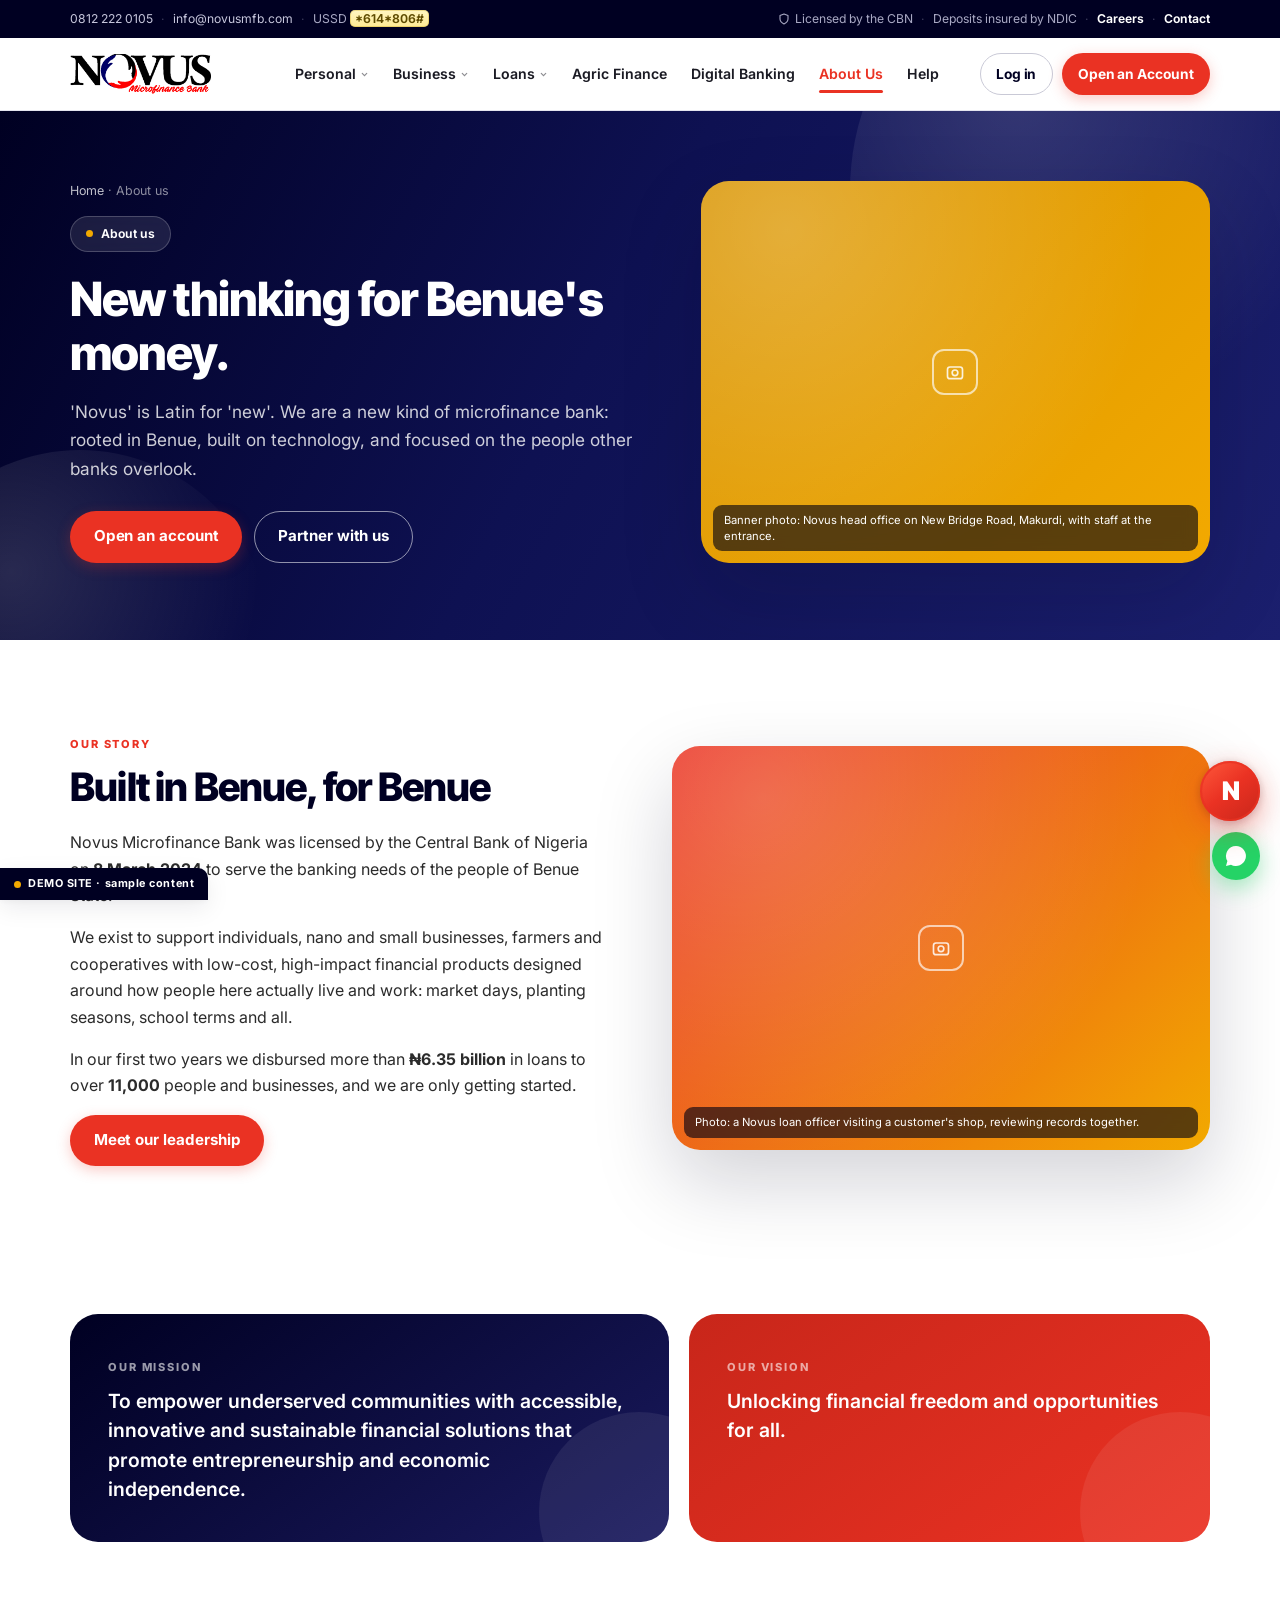
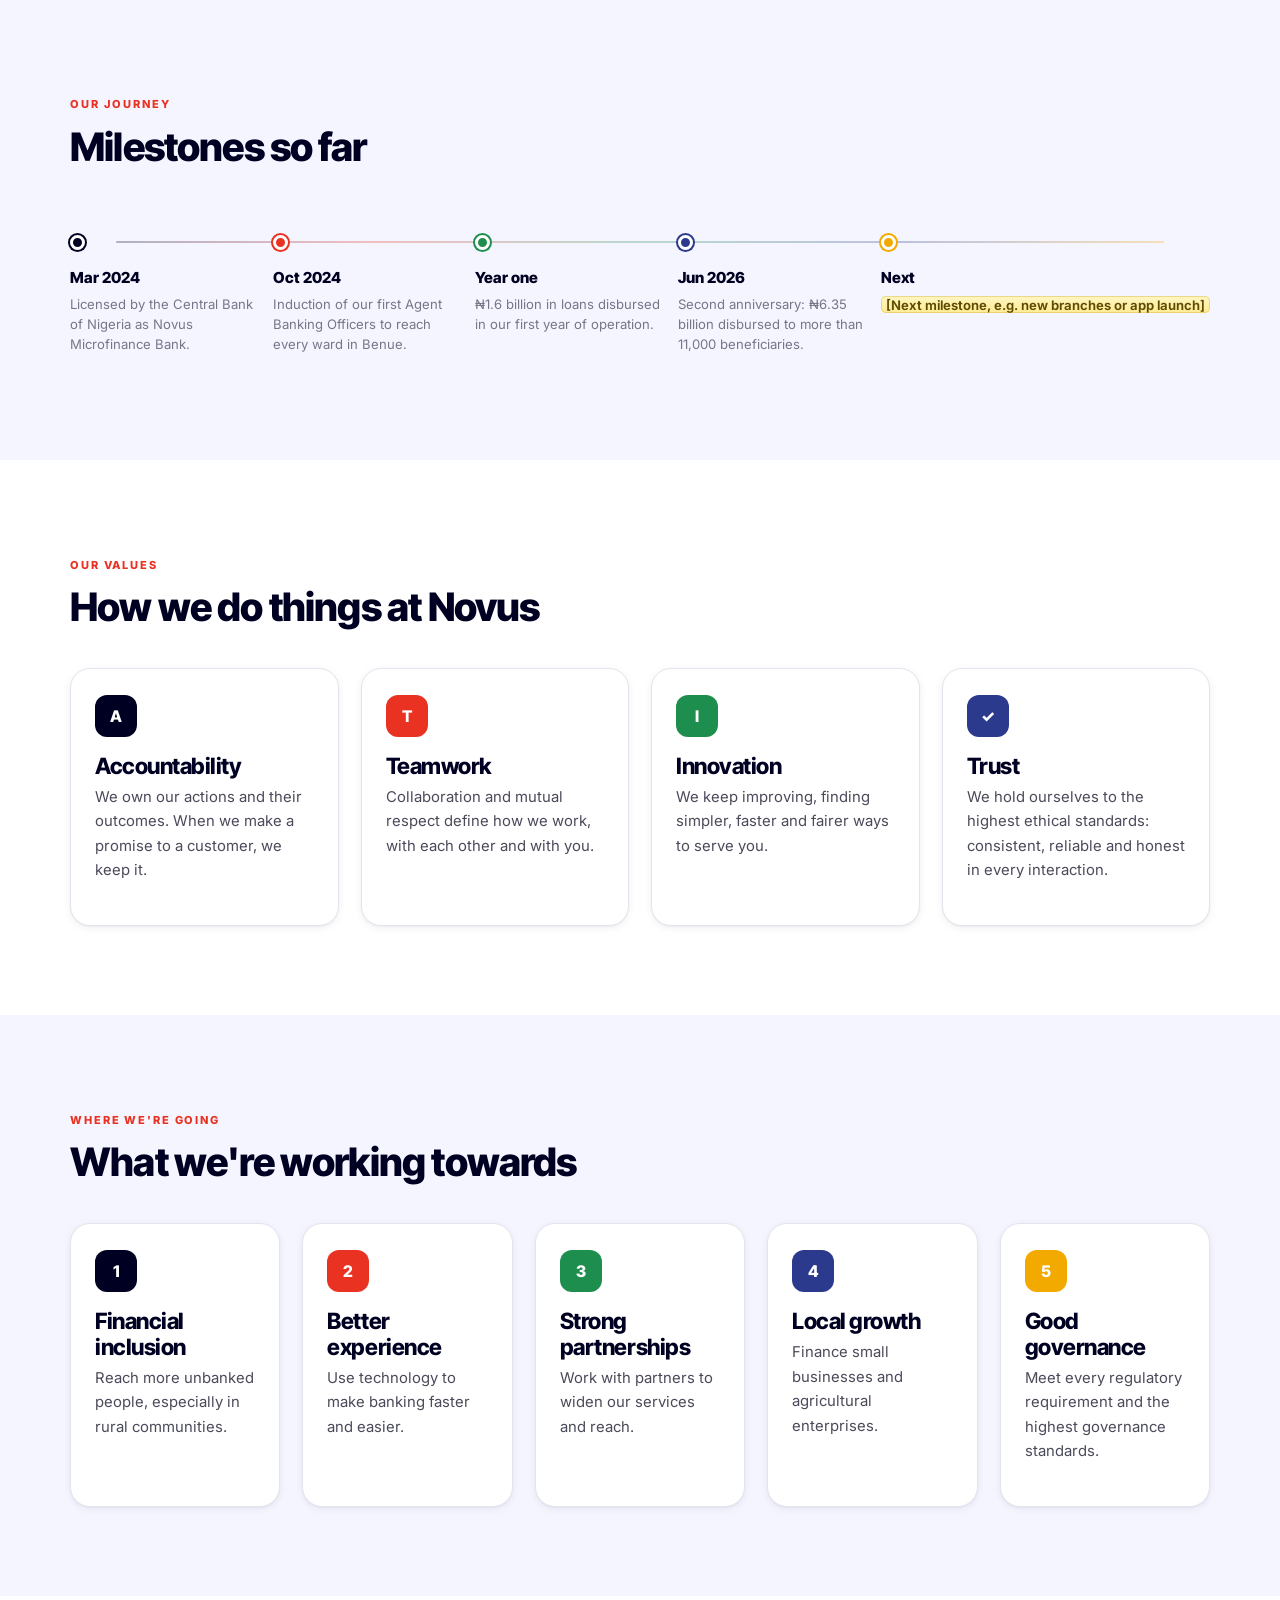
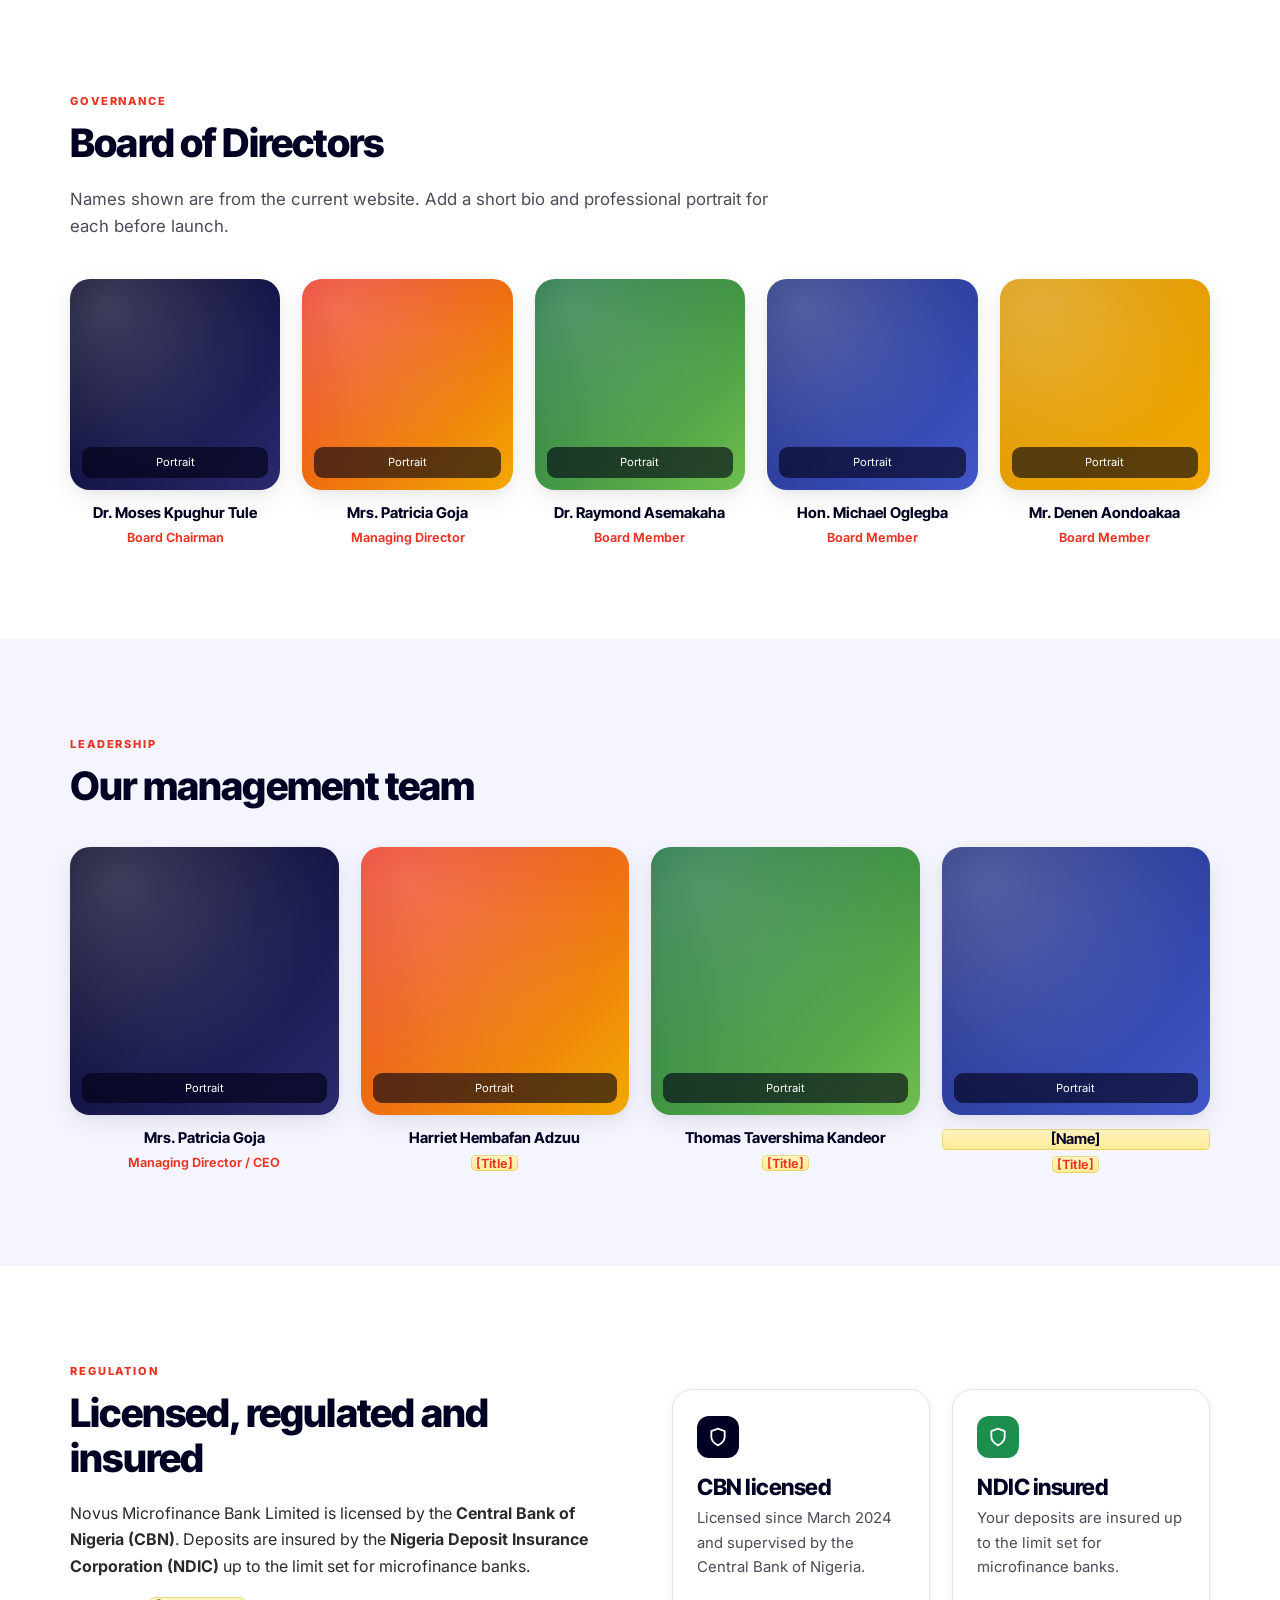
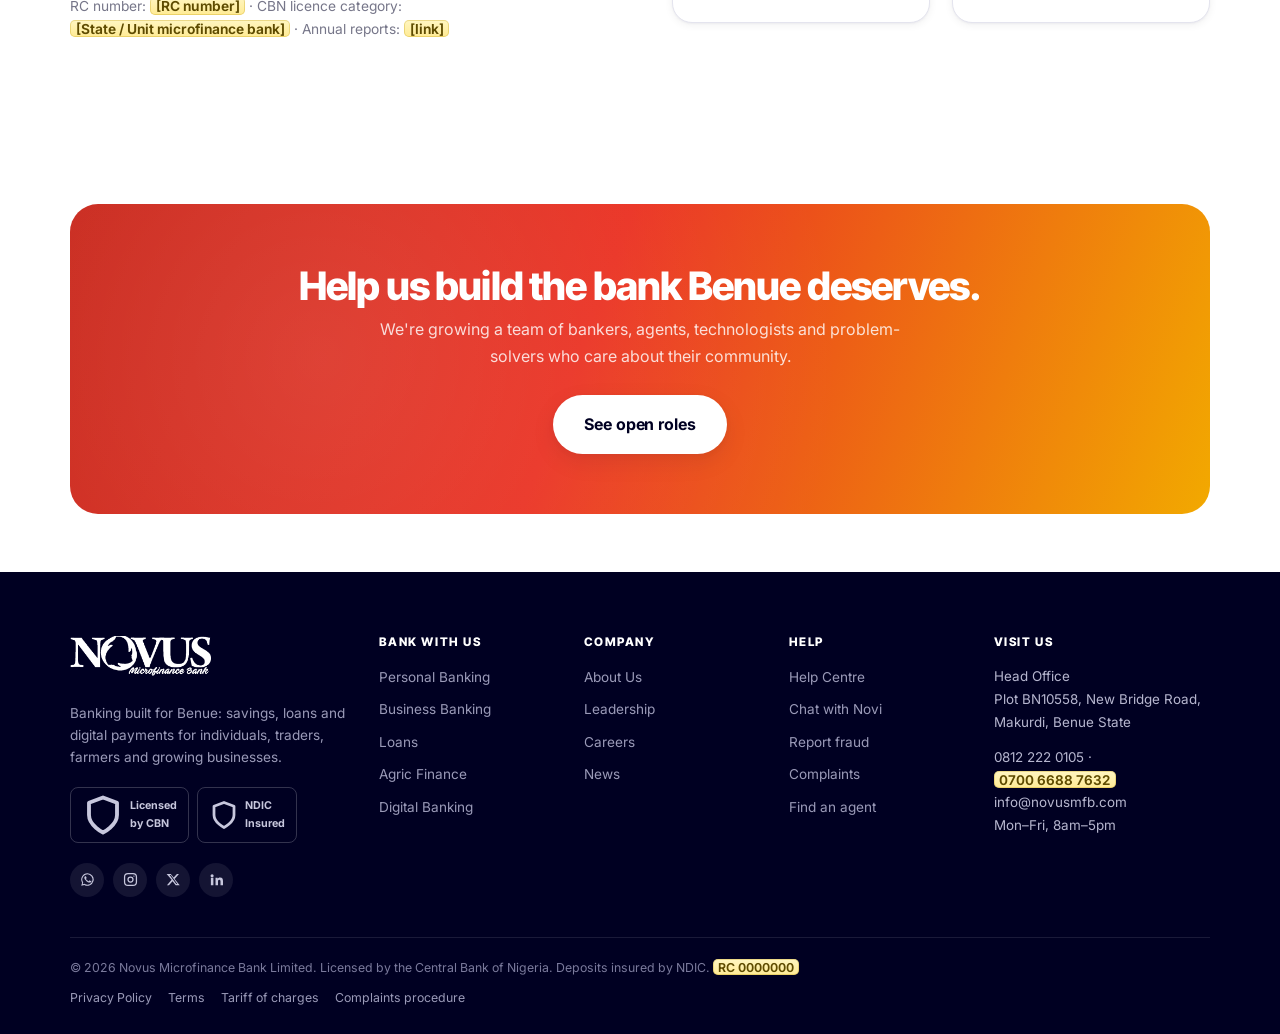
==== about.html @ a6a9a1de "Novus Microfinance Bank website demo Static HTML/CSS/JS demo site, 12 pages, no build step. Includes" ====
<!DOCTYPE html>
<html lang="en">
<head>
<meta charset="utf-8">
<meta name="viewport" content="width=device-width, initial-scale=1">
<title>About Novus Microfinance Bank | Our Story, Mission &amp; Leadership</title>
<meta name="description" content="Licensed by the CBN in 2024, Novus Microfinance Bank provides low-cost, high-impact financial services for individuals, businesses and farmers across Benue State.">
<meta name="robots" content="noindex, nofollow">
<link rel="canonical" href="https://novusmfb.vercel.app/about">
<meta property="og:type" content="website">
<meta property="og:site_name" content="Novus Microfinance Bank">
<meta property="og:locale" content="en_NG">
<meta property="og:url" content="https://novusmfb.vercel.app/about">
<meta property="og:title" content="About Novus Microfinance Bank | Our Story, Mission &amp; Leadership">
<meta property="og:description" content="Licensed by the CBN in 2024, Novus Microfinance Bank provides low-cost, high-impact financial services for individuals, businesses and farmers across Benue State.">
<meta property="og:image" content="https://novusmfb.vercel.app/assets/img/og-card.png">
<meta property="og:image:width" content="1200">
<meta property="og:image:height" content="630">
<meta property="og:image:alt" content="Novus Microfinance Bank">
<meta name="twitter:card" content="summary_large_image">
<meta name="twitter:title" content="About Novus Microfinance Bank | Our Story, Mission &amp; Leadership">
<meta name="twitter:description" content="Licensed by the CBN in 2024, Novus Microfinance Bank provides low-cost, high-impact financial services for individuals, businesses and farmers across Benue State.">
<meta name="twitter:image" content="https://novusmfb.vercel.app/assets/img/og-card.png">
<meta name="theme-color" content="#000022">
<link rel="preconnect" href="https://fonts.googleapis.com">
<link rel="preconnect" href="https://fonts.gstatic.com" crossorigin>
<link href="https://fonts.googleapis.com/css2?family=Inter:wght@400..800&family=Inter+Tight:wght@600..900&display=swap" rel="stylesheet">
<link rel="stylesheet" href="assets/css/styles.css">
<link rel="stylesheet" href="assets/css/novi.css">
<link rel="icon" href="data:image/svg+xml,<svg xmlns='http://www.w3.org/2000/svg' viewBox='0 0 100 100'><rect width='100' height='100' rx='22' fill='%23000022'/><text x='50' y='70' font-family='Arial' font-size='62' font-weight='bold' fill='%23EA3223' text-anchor='middle'>N</text></svg>">
</head>
<body data-page="about">

<div id="site-header-mount"></div>

<main>

  <!-- 1 · BANNER -->
  <section class="hero hero--page">
    <span class="hero__blob b1"></span>
    <span class="hero__blob b2"></span>
    <div class="wrap">
      <div class="hero__grid">
        <div data-rv="left">
          <p class="crumb"><a href="index.html">Home</a> · About us</p>
          <span class="hero__tag"><span class="pulse"></span> About us</span>
          <h1>New thinking for Benue's money.</h1>
          <p class="hero__sub">'Novus' is Latin for 'new'. We are a new kind of microfinance bank: rooted in Benue, built on technology, and focused on the people other banks overlook.</p>
          <div class="btn-row">
            <a class="btn" href="open-account.html">Open an account</a>
            <a class="btn btn--outline-light" href="contact.html">Partner with us</a>
          </div>
        </div>
        <div class="hero__media" data-rv="scale" data-rv-d="120">
          <div class="photo photo--gold">
            <div class="photo__icon"><svg width="20" height="20" viewBox="0 0 24 24" fill="none" stroke="currentColor" stroke-width="2"><rect x="3" y="6" width="18" height="14" rx="3"/><circle cx="12" cy="13" r="3.4"/></svg></div>
            <div class="photo__note">Banner photo: Novus head office on New Bridge Road, Makurdi, with staff at the entrance.</div>
          </div>
        </div>
      </div>
    </div>
  </section>

  <!-- 2 · OUR STORY -->
  <section class="section">
    <div class="wrap">
      <div class="split">
        <div data-rv="left">
          <span class="eyebrow">Our story</span>
          <h2>Built in Benue, for Benue</h2>
          <p>Novus Microfinance Bank was licensed by the Central Bank of Nigeria on <b>8 March 2024</b> to serve the banking needs of the people of Benue State.</p>
          <p>We exist to support individuals, nano and small businesses, farmers and cooperatives with low-cost, high-impact financial products designed around how people here actually live and work: market days, planting seasons, school terms and all.</p>
          <p>In our first two years we disbursed more than <b>&#8358;6.35 billion</b> in loans to over <b>11,000</b> people and businesses, and we are only getting started.</p>
          <a class="btn" href="#leadership">Meet our leadership</a>
        </div>
        <div data-rv="right" data-rv-d="120">
          <div class="photo">
            <div class="photo__icon"><svg width="20" height="20" viewBox="0 0 24 24" fill="none" stroke="currentColor" stroke-width="2"><rect x="3" y="6" width="18" height="14" rx="3"/><circle cx="12" cy="13" r="3.4"/></svg></div>
            <div class="photo__note">Photo: a Novus loan officer visiting a customer's shop, reviewing records together.</div>
          </div>
        </div>
      </div>
    </div>
  </section>

  <!-- 3 · MISSION AND VISION -->
  <section class="section section--tight">
    <div class="wrap">
      <div class="mv" data-rv-stagger="130">
        <div class="mv__card">
          <span class="eyebrow">Our mission</span>
          <p>To empower underserved communities with accessible, innovative and sustainable financial solutions that promote entrepreneurship and economic independence.</p>
        </div>
        <div class="mv__card">
          <span class="eyebrow">Our vision</span>
          <p>Unlocking financial freedom and opportunities for all.</p>
        </div>
      </div>
    </div>
  </section>

  <!-- 4 · TIMELINE -->
  <section class="section section--mist">
    <div class="wrap">
      <div class="sec-head" data-rv>
        <span class="eyebrow">Our journey</span>
        <h2>Milestones so far</h2>
      </div>
      <div class="timeline" data-rv-stagger="110">
        <div class="tl__item"><span class="tl__dot"></span><div class="tl__when">Mar 2024</div><p class="tl__what">Licensed by the Central Bank of Nigeria as Novus Microfinance Bank.</p></div>
        <div class="tl__item"><span class="tl__dot"></span><div class="tl__when">Oct 2024</div><p class="tl__what">Induction of our first Agent Banking Officers to reach every ward in Benue.</p></div>
        <div class="tl__item"><span class="tl__dot"></span><div class="tl__when">Year one</div><p class="tl__what">&#8358;1.6 billion in loans disbursed in our first year of operation.</p></div>
        <div class="tl__item"><span class="tl__dot"></span><div class="tl__when">Jun 2026</div><p class="tl__what">Second anniversary: &#8358;6.35 billion disbursed to more than 11,000 beneficiaries.</p></div>
        <div class="tl__item"><span class="tl__dot"></span><div class="tl__when">Next</div><p class="tl__what"><span class="ph">[Next milestone, e.g. new branches or app launch]</span></p></div>
      </div>
    </div>
  </section>

  <!-- 5 · CORE VALUES -->
  <section class="section">
    <div class="wrap">
      <div class="sec-head" data-rv>
        <span class="eyebrow">Our values</span>
        <h2>How we do things at Novus</h2>
      </div>
      <div class="grid g-4" data-rv-stagger="80">
        <div class="card a-dark"><span class="card__icon">A</span><h3>Accountability</h3><p>We own our actions and their outcomes. When we make a promise to a customer, we keep it.</p></div>
        <div class="card a-red"><span class="card__icon">T</span><h3>Teamwork</h3><p>Collaboration and mutual respect define how we work, with each other and with you.</p></div>
        <div class="card a-green"><span class="card__icon">I</span><h3>Innovation</h3><p>We keep improving, finding simpler, faster and fairer ways to serve you.</p></div>
        <div class="card a-blue"><span class="card__icon">✓</span><h3>Trust</h3><p>We hold ourselves to the highest ethical standards: consistent, reliable and honest in every interaction.</p></div>
      </div>
    </div>
  </section>

  <!-- 6 · STRATEGIC GOALS -->
  <section class="section section--mist">
    <div class="wrap">
      <div class="sec-head" data-rv>
        <span class="eyebrow">Where we're going</span>
        <h2>What we're working towards</h2>
      </div>
      <div class="grid g-5" data-rv-stagger="80">
        <div class="card a-dark"><span class="card__icon">1</span><h3>Financial inclusion</h3><p>Reach more unbanked people, especially in rural communities.</p></div>
        <div class="card a-red"><span class="card__icon">2</span><h3>Better experience</h3><p>Use technology to make banking faster and easier.</p></div>
        <div class="card a-green"><span class="card__icon">3</span><h3>Strong partnerships</h3><p>Work with partners to widen our services and reach.</p></div>
        <div class="card a-blue"><span class="card__icon">4</span><h3>Local growth</h3><p>Finance small businesses and agricultural enterprises.</p></div>
        <div class="card a-gold"><span class="card__icon">5</span><h3>Good governance</h3><p>Meet every regulatory requirement and the highest governance standards.</p></div>
      </div>
    </div>
  </section>

  <!-- 7 · BOARD -->
  <section class="section" id="leadership">
    <div class="wrap">
      <div class="sec-head" data-rv>
        <span class="eyebrow">Governance</span>
        <h2>Board of Directors</h2>
        <p>Names shown are from the current website. Add a short bio and professional portrait for each before launch.</p>
      </div>
      <div class="grid g-5" data-rv-stagger="80">
        <div class="person"><div class="photo photo--dark"><div class="photo__note">Portrait</div></div><b>Dr. Moses Kpughur Tule</b><span>Board Chairman</span></div>
        <div class="person"><div class="photo"><div class="photo__note">Portrait</div></div><b>Mrs. Patricia Goja</b><span>Managing Director</span></div>
        <div class="person"><div class="photo photo--green"><div class="photo__note">Portrait</div></div><b>Dr. Raymond Asemakaha</b><span>Board Member</span></div>
        <div class="person"><div class="photo photo--blue"><div class="photo__note">Portrait</div></div><b>Hon. Michael Oglegba</b><span>Board Member</span></div>
        <div class="person"><div class="photo photo--gold"><div class="photo__note">Portrait</div></div><b>Mr. Denen Aondoakaa</b><span>Board Member</span></div>
      </div>
    </div>
  </section>

  <!-- 8 · MANAGEMENT -->
  <section class="section section--mist">
    <div class="wrap">
      <div class="sec-head" data-rv>
        <span class="eyebrow">Leadership</span>
        <h2>Our management team</h2>
      </div>
      <div class="grid g-4" data-rv-stagger="80">
        <div class="person"><div class="photo photo--dark"><div class="photo__note">Portrait</div></div><b>Mrs. Patricia Goja</b><span>Managing Director / CEO</span></div>
        <div class="person"><div class="photo"><div class="photo__note">Portrait</div></div><b>Harriet Hembafan Adzuu</b><span class="ph">[Title]</span></div>
        <div class="person"><div class="photo photo--green"><div class="photo__note">Portrait</div></div><b>Thomas Tavershima Kandeor</b><span class="ph">[Title]</span></div>
        <div class="person"><div class="photo photo--blue"><div class="photo__note">Portrait</div></div><b class="ph">[Name]</b><span class="ph">[Title]</span></div>
      </div>
    </div>
  </section>

  <!-- 9 · LICENSING -->
  <section class="section">
    <div class="wrap">
      <div class="split">
        <div data-rv="left">
          <span class="eyebrow">Regulation</span>
          <h2>Licensed, regulated and insured</h2>
          <p>Novus Microfinance Bank Limited is licensed by the <b>Central Bank of Nigeria (CBN)</b>. Deposits are insured by the <b>Nigeria Deposit Insurance Corporation (NDIC)</b> up to the limit set for microfinance banks.</p>
          <p class="small muted">RC number: <span class="ph">[RC number]</span> · CBN licence category: <span class="ph">[State / Unit microfinance bank]</span> · Annual reports: <span class="ph">[link]</span></p>
        </div>
        <div data-rv="right" data-rv-d="100">
          <div class="grid g-2">
            <div class="card a-dark"><span class="card__icon"><svg viewBox="0 0 24 24" fill="none" stroke="currentColor" stroke-width="2.2" stroke-linecap="round" stroke-linejoin="round"><path d="M12 22s8-4 8-10V5l-8-3-8 3v7c0 6 8 10 8 10z"/></svg></span><h3>CBN licensed</h3><p>Licensed since March 2024 and supervised by the Central Bank of Nigeria.</p></div>
            <div class="card a-green"><span class="card__icon"><svg viewBox="0 0 24 24" fill="none" stroke="currentColor" stroke-width="2.2" stroke-linecap="round" stroke-linejoin="round"><path d="M12 22s8-4 8-10V5l-8-3-8 3v7c0 6 8 10 8 10z"/></svg></span><h3>NDIC insured</h3><p>Your deposits are insured up to the limit set for microfinance banks.</p></div>
          </div>
        </div>
      </div>
    </div>
  </section>

  <!-- 10 · CAREERS BANNER -->
  <section class="section section--tight">
    <div class="wrap">
      <div class="cta cta--warm" data-rv="scale">
        <h2>Help us build the bank Benue deserves.</h2>
        <p>We're growing a team of bankers, agents, technologists and problem-solvers who care about their community.</p>
        <div class="btn-row btn-row--center">
          <a class="btn btn--light btn--lg" href="careers.html">See open roles</a>
        </div>
      </div>
    </div>
  </section>

</main>

<div id="site-footer-mount"></div>

<script src="assets/js/site.js"></script>
<script src="assets/js/novi.js"></script>
</body>
</html>
---- assets/css/styles.css ----
/* ==========================================================================
   Novus Microfinance Bank — Demo Website
   Design system + components
   ========================================================================== */

/* ---------- 1. Tokens ---------- */
:root{
  --midnight:#000022;
  --midnight-2:#0a0a35;
  --midnight-3:#141452;
  --red:#EA3223;
  --red-dark:#c8261a;
  --red-soft:#fdeceb;
  --blue:#2B3A8C;
  --blue-soft:#eceefa;
  --green:#1E8E4E;
  --green-soft:#e9f6ee;
  --gold:#F2A900;
  --gold-soft:#fdf3dd;
  --mist:#F5F5FF;
  --charcoal:#2B2B2B;
  --grey-900:#1b1b24;
  --grey-700:#4a4a5a;
  --grey-500:#767689;
  --grey-300:#c9c9d6;
  --grey-200:#e4e4ee;
  --grey-100:#f1f1f7;
  --white:#ffffff;

  --font:'Inter',-apple-system,BlinkMacSystemFont,'Segoe UI',Arial,sans-serif;
  --font-display:'Inter Tight','Inter',-apple-system,'Segoe UI',Arial,sans-serif;

  --r-sm:8px; --r-md:14px; --r-lg:20px; --r-xl:28px; --r-pill:999px;

  --sh-xs:0 1px 2px rgba(10,10,40,.06);
  --sh-sm:0 2px 8px rgba(10,10,40,.06), 0 1px 2px rgba(10,10,40,.04);
  --sh-md:0 8px 24px rgba(10,10,40,.08), 0 2px 6px rgba(10,10,40,.04);
  --sh-lg:0 18px 48px rgba(10,10,40,.12), 0 4px 12px rgba(10,10,40,.06);
  --sh-xl:0 32px 80px rgba(10,10,40,.18);

  --ease:cubic-bezier(.22,.61,.36,1);
  --ease-out-back:cubic-bezier(.34,1.3,.64,1);

  --wrap:1180px;
  --topbar-h:38px;
  --header-h:72px;
}

/* ---------- 2. Reset ---------- */
*,*::before,*::after{box-sizing:border-box}
html{-webkit-text-size-adjust:100%;scroll-behavior:smooth}
body{
  margin:0;font-family:var(--font);font-size:16px;line-height:1.65;
  color:var(--charcoal);background:var(--white);
  -webkit-font-smoothing:antialiased;-moz-osx-font-smoothing:grayscale;
  overflow-x:hidden;
}
img,svg{max-width:100%;display:block}
a{color:var(--blue);text-decoration:none;transition:color .2s var(--ease)}
a:hover{color:var(--red)}
button{font-family:inherit;font-size:inherit;cursor:pointer;border:0;background:none;color:inherit}
input,select,textarea{font-family:inherit;font-size:inherit;color:inherit}
h1,h2,h3,h4,h5{font-family:var(--font-display);color:var(--midnight);margin:0 0 .5em;line-height:1.14;letter-spacing:-.021em;font-weight:800}
h1{font-size:clamp(2.05rem,5vw,3.5rem)}
h2{font-size:clamp(1.6rem,3.3vw,2.45rem)}
h3{font-size:clamp(1.12rem,1.8vw,1.4rem);font-weight:750}
h4{font-size:1.02rem;font-weight:750}
p{margin:0 0 1rem}
ul,ol{margin:0 0 1rem;padding-left:1.15rem}
li{margin-bottom:.4rem}
:focus-visible{outline:3px solid var(--gold);outline-offset:3px;border-radius:4px}
::selection{background:var(--red);color:#fff}

/* ---------- 3. Layout ---------- */
.wrap{width:100%;max-width:var(--wrap);margin:0 auto;padding:0 20px}
.section{padding:clamp(52px,7vw,92px) 0;position:relative}
.section--mist{background:var(--mist)}
.section--tight{padding:clamp(38px,4.5vw,60px) 0}
.section--dark{background:var(--midnight);color:#d8d8e8}
.section--dark h2,.section--dark h3{color:#fff}
.grid{display:grid;gap:22px}
.g-2{grid-template-columns:repeat(2,1fr)}
.g-3{grid-template-columns:repeat(3,1fr)}
.g-4{grid-template-columns:repeat(4,1fr)}
.g-5{grid-template-columns:repeat(5,1fr)}
.g-6{grid-template-columns:repeat(6,1fr)}
.split{display:grid;grid-template-columns:1fr 1fr;gap:clamp(28px,5vw,64px);align-items:center}
.center{text-align:center}
.center .sec-head{margin-left:auto;margin-right:auto}

/* ---------- 4. Type helpers ---------- */
.eyebrow{
  display:inline-block;font-size:.69rem;font-weight:800;letter-spacing:.17em;
  text-transform:uppercase;color:var(--red);margin-bottom:.7rem;
}
.eyebrow--blue{color:var(--blue)} .eyebrow--green{color:var(--green)}
.sec-head{max-width:720px;margin-bottom:38px}
.sec-head p{color:var(--grey-700);font-size:1.055rem;margin-bottom:0}
.lede{font-size:1.1rem;color:var(--grey-700)}
.muted{color:var(--grey-500)}
.small{font-size:.86rem}

/* Yellow demo placeholder */
.ph{
  background:linear-gradient(180deg,#fff6c2,#ffeb94);color:#5e4b00;
  padding:.05em .4em;border-radius:5px;font-weight:650;
  box-shadow:inset 0 0 0 1px rgba(190,150,0,.3);white-space:nowrap;
}

/* ---------- 5. Buttons ---------- */
.btn{
  --bg:var(--red);--fg:#fff;--bd:transparent;
  display:inline-flex;align-items:center;justify-content:center;gap:.5em;
  padding:.82em 1.5em;border-radius:var(--r-pill);
  background:var(--bg);color:var(--fg);border:1.5px solid var(--bd);
  font-weight:700;font-size:.945rem;letter-spacing:-.004em;
  text-align:center;position:relative;overflow:hidden;isolation:isolate;
  transition:transform .28s var(--ease-out-back),box-shadow .28s var(--ease),background .2s,color .2s,border-color .2s;
  box-shadow:0 4px 14px rgba(234,50,35,.26);
}
.btn::after{
  content:'';position:absolute;inset:0;z-index:-1;
  background:linear-gradient(120deg,transparent 20%,rgba(255,255,255,.3) 48%,transparent 72%);
  transform:translateX(-110%);transition:transform .6s var(--ease);
}
.btn:hover{transform:translateY(-2.5px);box-shadow:0 10px 26px rgba(234,50,35,.34);color:#fff}
.btn:hover::after{transform:translateX(110%)}
.btn:active{transform:translateY(0)}
.btn--ghost{--bg:transparent;--fg:var(--midnight);--bd:var(--grey-300);box-shadow:none}
.btn--ghost:hover{--bd:var(--midnight);color:var(--midnight);box-shadow:var(--sh-sm)}
.btn--light{--bg:#fff;--fg:var(--midnight);box-shadow:var(--sh-md)}
.btn--light:hover{color:var(--midnight)}
.btn--outline-light{--bg:transparent;--fg:#fff;--bd:rgba(255,255,255,.55);box-shadow:none}
.btn--outline-light:hover{--bd:#fff;background:rgba(255,255,255,.12)}
.btn--dark{--bg:var(--midnight);box-shadow:0 4px 14px rgba(0,0,34,.28)}
.btn--dark:hover{box-shadow:0 10px 26px rgba(0,0,34,.34)}
.btn--green{--bg:var(--green);box-shadow:0 4px 14px rgba(30,142,78,.28)}
.btn--sm{padding:.6em 1.1em;font-size:.86rem}
.btn--lg{padding:.95em 1.9em;font-size:1rem}
.btn--block{display:flex;width:100%}
.btn-row{display:flex;flex-wrap:wrap;gap:12px;align-items:center}
.btn-row--center{justify-content:center}

.link-arrow{
  display:inline-flex;align-items:center;gap:.4em;font-weight:700;font-size:.9rem;
  color:var(--blue);
}
.link-arrow svg{transition:transform .3s var(--ease-out-back)}
.link-arrow:hover svg{transform:translateX(5px)}

/* shorthand variant: arrow drawn in CSS instead of inline SVG */
.lnk{
  display:inline-flex;align-items:center;gap:.4em;font-weight:700;font-size:.9rem;
  color:var(--blue);
}
.lnk::after{
  content:'\2192';font-size:1.05em;line-height:1;
  transition:transform .3s var(--ease-out-back);
}
.lnk:hover::after{transform:translateX(5px)}
.card .lnk{margin-top:auto}
.news-card .lnk{margin-top:auto}

/* ---------- 6. Top bar ---------- */
.topbar{
  background:var(--midnight);color:#a9a9c4;font-size:.76rem;
  height:var(--topbar-h);display:flex;align-items:center;
}
.topbar .wrap{display:flex;justify-content:space-between;align-items:center;gap:16px}
.topbar a{color:#c7c7dd}
.topbar a:hover{color:#fff}
.topbar-l,.topbar-r{display:flex;align-items:center;gap:8px;flex-wrap:nowrap;white-space:nowrap}
.topbar .dot{opacity:.35}
.topbar strong{color:#fff;font-weight:650}
.badge-reg{display:inline-flex;align-items:center;gap:5px}
.badge-reg svg{width:12px;height:12px;flex:none}

/* ---------- 7. Header ---------- */
.site-header{
  position:sticky;top:0;z-index:900;background:rgba(255,255,255,.88);
  backdrop-filter:saturate(180%) blur(14px);-webkit-backdrop-filter:saturate(180%) blur(14px);
  border-bottom:1px solid var(--grey-200);
  transition:box-shadow .3s var(--ease),background .3s;
}
.site-header.is-stuck{box-shadow:0 6px 24px rgba(10,10,40,.09);background:rgba(255,255,255,.96)}
.nav{display:flex;align-items:center;gap:20px;height:var(--header-h)}
.logo{display:block;flex:none;margin-right:6px;line-height:0}
.logo img{
  height:40px;width:auto;
  transition:transform .35s var(--ease-out-back),filter .3s;
}
.logo:hover img{transform:scale(1.04)}
/* the mark is dark-on-transparent, so render it white on dark surfaces */
.logo--light img{filter:brightness(0) invert(1)}
.logo--light{margin-bottom:4px}
.nav-links{display:flex;align-items:center;gap:2px;margin-left:auto;list-style:none;padding:0;margin-bottom:0}
.nav-links > li{position:relative;list-style:none;margin:0}
.nav-links a.nav-top{
  display:flex;align-items:center;gap:4px;padding:9px 11px;border-radius:var(--r-sm);
  font-size:.88rem;font-weight:620;color:var(--grey-900);white-space:nowrap;
  transition:color .2s,background .2s;position:relative;
}
.nav-links a.nav-top:hover{color:var(--red);background:var(--grey-100)}
.nav-links li.is-active > a.nav-top{color:var(--red)}
.nav-links li.is-active > a.nav-top::after{
  content:'';position:absolute;left:11px;right:11px;bottom:2px;height:2.5px;
  background:var(--red);border-radius:2px;
}
.caret{width:9px;height:9px;opacity:.5;transition:transform .25s var(--ease)}
.nav-links li:hover .caret{transform:rotate(180deg);opacity:.9}
.nav-actions{display:flex;align-items:center;gap:9px;flex:none;margin-left:10px}

/* Dropdown */
.dropdown{
  position:absolute;top:calc(100% + 10px);left:-10px;min-width:282px;
  background:#fff;border-radius:var(--r-lg);box-shadow:var(--sh-lg);
  border:1px solid var(--grey-200);padding:9px;list-style:none;margin:0;
  opacity:0;visibility:hidden;transform:translateY(-8px) scale(.98);
  transition:opacity .22s var(--ease),transform .28s var(--ease),visibility .22s;
}
.nav-links li:hover > .dropdown,.nav-links li:focus-within > .dropdown{
  opacity:1;visibility:visible;transform:translateY(0) scale(1);
}
.dropdown::before{content:'';position:absolute;top:-10px;left:0;right:0;height:10px}
.dropdown li{margin:0}
.dropdown a{
  display:block;padding:9px 12px;border-radius:10px;color:var(--grey-900);
  font-size:.875rem;font-weight:600;transition:background .18s,color .18s,padding-left .22s var(--ease);
}
.dropdown a span{display:block;font-size:.76rem;font-weight:450;color:var(--grey-500);margin-top:1px}
.dropdown a:hover{background:var(--mist);color:var(--red);padding-left:17px}

/* Mobile */
.hamburger{display:none;width:42px;height:42px;border-radius:11px;align-items:center;justify-content:center;background:var(--grey-100)}
.hamburger span{display:block;width:19px;height:2px;background:var(--midnight);border-radius:2px;position:relative;transition:transform .3s var(--ease),background .2s}
.hamburger span::before,.hamburger span::after{content:'';position:absolute;left:0;width:19px;height:2px;background:var(--midnight);border-radius:2px;transition:transform .3s var(--ease),top .25s var(--ease)}
.hamburger span::before{top:-6px} .hamburger span::after{top:6px}
body.menu-open .hamburger span{background:transparent}
body.menu-open .hamburger span::before{top:0;transform:rotate(45deg)}
body.menu-open .hamburger span::after{top:0;transform:rotate(-45deg)}

.mobile-menu{
  position:fixed;inset:0;z-index:890;background:#fff;padding:calc(var(--header-h) + 22px) 20px 40px;
  overflow-y:auto;transform:translateX(100%);transition:transform .4s var(--ease);
  display:flex;flex-direction:column;visibility:hidden;
}
body.menu-open .mobile-menu{transform:translateX(0);visibility:visible}
.mobile-menu nav ul{list-style:none;padding:0;margin:0}
.mobile-menu nav > ul > li{border-bottom:1px solid var(--grey-200)}
.mobile-menu nav > ul > li > a{
  display:block;padding:15px 2px;font-size:1.06rem;font-weight:700;
  color:var(--midnight);font-family:var(--font-display);
  opacity:0;transform:translateX(18px);
}
body.menu-open .mobile-menu nav > ul > li > a{animation:slideInItem .45s var(--ease) forwards}
.mobile-menu .m-sub{list-style:none;padding:0 0 12px 2px;margin:0}
.mobile-menu .m-sub a{display:block;padding:7px 0;font-size:.9rem;color:var(--grey-700);font-weight:550}
.mobile-ussd{margin-top:auto;padding-top:26px;text-align:center}
.mobile-ussd .ussd-pill{
  display:inline-block;font-family:var(--font-display);font-weight:800;font-size:1.1rem;
  background:var(--gold-soft);border:1.5px dashed var(--gold);color:var(--midnight);
  padding:11px 22px;border-radius:var(--r-md);
}
@keyframes slideInItem{to{opacity:1;transform:translateX(0)}}

/* ---------- 8. Hero ---------- */
.hero{
  position:relative;overflow:hidden;color:#fff;
  background:linear-gradient(118deg,#000022 0%,#0e1152 46%,#1b1f6e 100%);
  padding:clamp(52px,7.5vw,96px) 0 clamp(60px,8vw,104px);
}
.hero--green{background:linear-gradient(118deg,#0b3d23 0%,#1E8E4E 60%,#7cb342 100%)}
.hero--warm{background:linear-gradient(118deg,#c0261a 0%,#EA3223 45%,#F2A900 110%)}
.hero__blob{
  position:absolute;border-radius:50%;pointer-events:none;
  background:radial-gradient(circle at 32% 32%,rgba(255,255,255,.14),rgba(255,255,255,0) 68%);
}
.hero__blob.b1{width:520px;height:520px;top:-180px;right:-90px;animation:drift 19s ease-in-out infinite}
.hero__blob.b2{width:380px;height:380px;bottom:-190px;left:-110px;animation:drift 24s ease-in-out infinite reverse}
.hero__blob.b3{width:200px;height:200px;top:38%;right:34%;opacity:.55;animation:drift 15s ease-in-out infinite}
@keyframes drift{
  0%,100%{transform:translate(0,0) scale(1)}
  33%{transform:translate(34px,-26px) scale(1.07)}
  66%{transform:translate(-22px,22px) scale(.95)}
}
.hero .wrap{position:relative;z-index:2}
.hero__grid{display:grid;grid-template-columns:1.06fr .94fr;gap:clamp(28px,5vw,56px);align-items:center}
.hero__tag{
  display:inline-flex;align-items:center;gap:8px;font-size:.76rem;font-weight:650;
  background:rgba(255,255,255,.1);border:1px solid rgba(255,255,255,.2);
  padding:7px 15px;border-radius:var(--r-pill);margin-bottom:20px;
  backdrop-filter:blur(8px);
}
.hero__tag .pulse{width:7px;height:7px;border-radius:50%;background:var(--gold);box-shadow:0 0 0 0 rgba(242,169,0,.7);animation:pulseDot 2.1s infinite}
@keyframes pulseDot{70%{box-shadow:0 0 0 9px rgba(242,169,0,0)}100%{box-shadow:0 0 0 0 rgba(242,169,0,0)}}
.hero h1{color:#fff;margin-bottom:18px;max-width:14ch}
.hero__sub{font-size:clamp(1rem,1.35vw,1.1rem);color:rgba(255,255,255,.8);max-width:52ch;margin-bottom:28px}
.hero__trust{
  display:flex;flex-wrap:wrap;gap:8px 20px;margin-top:30px;
  font-size:.79rem;color:rgba(255,255,255,.72);
}
.hero__trust span{display:inline-flex;align-items:center;gap:6px}
.hero__trust svg{width:14px;height:14px;color:var(--gold);flex:none}
.hero--page{padding:clamp(44px,5.5vw,70px) 0 clamp(48px,6vw,78px)}
.hero--page h1{max-width:18ch;font-size:clamp(1.85rem,4.1vw,2.95rem)}

/* Photo placeholder */
.photo{
  position:relative;border-radius:var(--r-xl);overflow:hidden;aspect-ratio:4/3;
  box-shadow:var(--sh-xl);display:flex;align-items:center;justify-content:center;
  background:linear-gradient(135deg,#EA3223,#F2A900);
}
.photo--blue{background:linear-gradient(135deg,#1b2a7a,#4257c9)}
.photo--green{background:linear-gradient(135deg,#136b39,#6fbf4e)}
.photo--dark{background:linear-gradient(135deg,#000022,#2a2a6e)}
.photo--red{background:linear-gradient(135deg,#8c1a11,#EA3223)}
.photo--gold{background:linear-gradient(135deg,#d99400,#F2A900)}
.photo::before{
  content:'';position:absolute;width:150%;height:150%;top:-32%;left:-28%;
  background:radial-gradient(circle at 30% 30%,rgba(255,255,255,.22),transparent 55%);
}
.photo__icon{
  width:46px;height:46px;border-radius:12px;border:2px solid rgba(255,255,255,.65);
  display:flex;align-items:center;justify-content:center;position:relative;z-index:2;
  color:rgba(255,255,255,.85);
}
.photo__note{
  position:absolute;left:12px;right:12px;bottom:12px;z-index:2;
  background:rgba(0,0,20,.62);backdrop-filter:blur(7px);color:#fff;
  font-size:.7rem;padding:7px 11px;border-radius:9px;line-height:1.45;
}
.photo--wide{aspect-ratio:16/9}
.photo--tall{aspect-ratio:3/4}

/* ---------- 9. Cards ---------- */
.card{
  background:#fff;border:1px solid var(--grey-200);border-radius:var(--r-lg);
  padding:26px 24px;position:relative;overflow:hidden;
  box-shadow:var(--sh-sm);
  transition:transform .35s var(--ease),box-shadow .35s var(--ease),border-color .3s;
  display:flex;flex-direction:column;
}
.card::before{
  content:'';position:absolute;top:0;left:0;right:0;height:3px;
  background:var(--accent,var(--midnight));transform:scaleX(0);transform-origin:left;
  transition:transform .45s var(--ease);
}
.card:hover{transform:translateY(-6px);box-shadow:var(--sh-lg);border-color:transparent}
.card:hover::before{transform:scaleX(1)}
.card h3{margin-bottom:.4rem}
.card p{color:var(--grey-700);font-size:.93rem;margin-bottom:1rem}
.card .link-arrow{margin-top:auto}
.card__icon{
  width:42px;height:42px;border-radius:12px;display:flex;align-items:center;justify-content:center;
  background:var(--accent,var(--midnight));color:#fff;margin-bottom:16px;
  font-family:var(--font-display);font-weight:800;font-size:1rem;
  transition:transform .4s var(--ease-out-back);flex:none;
}
.card:hover .card__icon{transform:scale(1.1) rotate(-5deg)}
.card__icon svg{width:20px;height:20px}
.a-red{--accent:var(--red)} .a-blue{--accent:var(--blue)} .a-green{--accent:var(--green)}
.a-gold{--accent:var(--gold)} .a-dark{--accent:var(--midnight)}
/* cards that are buttons or links need the defaults reset */
button.card{text-align:left;width:100%;font:inherit;color:inherit}
a.card{color:inherit}
a.card:hover{color:inherit}
.card--flat{box-shadow:none;background:var(--mist);border-color:transparent}
.card--flat:hover{background:#fff;border-color:var(--grey-200)}
.card ul{padding-left:0;list-style:none;margin-bottom:1rem}
.card ul li{
  position:relative;padding-left:22px;font-size:.89rem;color:var(--grey-700);margin-bottom:.45rem;
}
.card ul li::before{
  content:'';position:absolute;left:0;top:.52em;width:11px;height:6px;
  border-left:2px solid var(--accent,var(--green));border-bottom:2px solid var(--accent,var(--green));
  transform:rotate(-45deg);border-radius:1px;
}

/* ---------- 10. Impact strip / counters ---------- */
.impact{display:grid;grid-template-columns:repeat(4,1fr);gap:18px;text-align:center}
.impact__item{padding:14px 10px;position:relative}
.impact__item + .impact__item::before{
  content:'';position:absolute;left:0;top:22%;bottom:22%;width:1px;background:var(--grey-200);
}
.impact__num{
  font-family:var(--font-display);font-weight:900;font-size:clamp(1.65rem,3.4vw,2.5rem);
  line-height:1;letter-spacing:-.04em;color:var(--midnight);margin-bottom:8px;
}
.impact__num.c-red{color:var(--red)} .impact__num.c-green{color:var(--green)}
.impact__num.c-blue{color:var(--blue)} .impact__num.c-gold{color:var(--gold)}
.impact__label{font-size:.79rem;color:var(--grey-500);line-height:1.45;max-width:20ch;margin:0 auto}

/* ---------- 11. Tabs ---------- */
.tabs{background:var(--mist);border-radius:var(--r-xl);padding:clamp(20px,3vw,34px)}
.tabs__nav{display:flex;flex-wrap:wrap;gap:8px;margin-bottom:24px;position:relative}
.tab-btn{
  padding:10px 18px;border-radius:var(--r-pill);font-size:.87rem;font-weight:650;
  background:#fff;color:var(--grey-700);border:1px solid var(--grey-200);
  transition:all .3s var(--ease);
}
.tab-btn:hover{border-color:var(--midnight);color:var(--midnight)}
.tab-btn.is-on{background:var(--midnight);color:#fff;border-color:var(--midnight);box-shadow:var(--sh-md)}
.tab-panel{display:none}
.tab-panel.is-on{display:block;animation:fadeUp .5s var(--ease)}
.tab-panel p{max-width:62ch;color:var(--grey-700)}
@keyframes fadeUp{from{opacity:0;transform:translateY(14px)}to{opacity:1;transform:translateY(0)}}

/* ---------- 12. Accordion / FAQ ---------- */
.faq{display:flex;flex-direction:column;gap:10px}
.faq__item{
  background:#fff;border:1px solid var(--grey-200);border-radius:var(--r-md);
  overflow:hidden;transition:box-shadow .3s var(--ease),border-color .3s;
}
.faq__item.is-open{box-shadow:var(--sh-md);border-color:var(--grey-300)}
.faq__q{
  width:100%;display:flex;align-items:center;justify-content:space-between;gap:16px;
  padding:17px 20px;text-align:left;font-weight:650;font-size:.95rem;color:var(--midnight);
}
.faq__q:hover{color:var(--red)}
.faq__sign{
  width:22px;height:22px;flex:none;position:relative;border-radius:50%;
  background:var(--red-soft);transition:transform .35s var(--ease),background .3s;
}
.faq__sign::before,.faq__sign::after{
  content:'';position:absolute;left:50%;top:50%;background:var(--red);border-radius:2px;
  transform:translate(-50%,-50%);transition:opacity .3s,transform .35s var(--ease);
}
.faq__sign::before{width:10px;height:2px}
.faq__sign::after{width:2px;height:10px}
.faq__item.is-open .faq__sign{transform:rotate(180deg);background:var(--midnight)}
.faq__item.is-open .faq__sign::before{background:#fff}
.faq__item.is-open .faq__sign::after{opacity:0}
.faq__a{max-height:0;overflow:hidden;transition:max-height .42s var(--ease)}
.faq__a-inner{padding:0 20px 19px;color:var(--grey-700);font-size:.92rem}
.faq__a-inner p:last-child{margin-bottom:0}

/* ---------- 13. Tables ---------- */
.table-wrap{overflow-x:auto;border-radius:var(--r-lg);box-shadow:var(--sh-md);background:#fff;border:1px solid var(--grey-200)}
table{width:100%;border-collapse:collapse;min-width:620px}
thead{background:var(--midnight)}
th{
  text-align:left;padding:14px 18px;font-size:.76rem;font-weight:750;color:#fff;
  letter-spacing:.04em;text-transform:uppercase;white-space:nowrap;
}
td{padding:14px 18px;font-size:.88rem;border-top:1px solid var(--grey-200);color:var(--grey-700);vertical-align:top}
tbody tr{transition:background .2s}
tbody tr:hover{background:var(--mist)}
td:first-child{font-weight:700;color:var(--midnight)}

/* ---------- 14. Steps ---------- */
.steps{display:grid;gap:20px;counter-reset:s}
.step{
  background:#fff;border:1px solid var(--grey-200);border-radius:var(--r-lg);
  padding:26px 22px;text-align:center;position:relative;
  transition:transform .35s var(--ease),box-shadow .35s var(--ease);
}
.step:hover{transform:translateY(-5px);box-shadow:var(--sh-lg)}
.step__n{
  width:38px;height:38px;border-radius:50%;margin:0 auto 14px;
  display:flex;align-items:center;justify-content:center;
  font-family:var(--font-display);font-weight:800;font-size:.95rem;color:#fff;
  background:var(--step-c,var(--midnight));
  box-shadow:0 5px 14px rgba(0,0,34,.2);
}
.step:nth-child(1){--step-c:var(--midnight)}
.step:nth-child(2){--step-c:var(--red)}
.step:nth-child(3){--step-c:var(--green)}
.step:nth-child(4){--step-c:var(--blue)}
.step:nth-child(5){--step-c:var(--gold)}
.step h4{margin-bottom:.35rem;font-size:.97rem}
.step p{font-size:.845rem;color:var(--grey-500);margin:0}

/* ---------- 15. Timeline ---------- */
.timeline{position:relative;display:grid;grid-template-columns:repeat(5,1fr);gap:16px;padding-top:28px}
.timeline::before{
  content:'';position:absolute;top:34px;left:4%;right:4%;height:2px;
  background:linear-gradient(90deg,var(--midnight),var(--red),var(--green),var(--blue),var(--gold));
  border-radius:2px;opacity:.28;
}
.tl__item{position:relative;padding-top:30px}
.tl__dot{
  position:absolute;top:0;left:0;width:15px;height:15px;border-radius:50%;
  background:var(--tl-c,var(--midnight));border:3px solid #fff;
  box-shadow:0 0 0 2px var(--tl-c,var(--midnight));
}
.tl__item:nth-child(1){--tl-c:var(--midnight)}
.tl__item:nth-child(2){--tl-c:var(--red)}
.tl__item:nth-child(3){--tl-c:var(--green)}
.tl__item:nth-child(4){--tl-c:var(--blue)}
.tl__item:nth-child(5){--tl-c:var(--gold)}
.tl__when{font-family:var(--font-display);font-weight:800;font-size:.95rem;color:var(--midnight);margin-bottom:5px}
.tl__what{font-size:.82rem;color:var(--grey-500);line-height:1.5}

/* ---------- 16. Quote / testimonial ---------- */
.quote{
  background:#fff;border:1px solid var(--grey-200);border-radius:var(--r-lg);padding:28px 24px;
  position:relative;transition:transform .35s var(--ease),box-shadow .35s var(--ease);
}
.quote:hover{transform:translateY(-5px);box-shadow:var(--sh-lg)}
.quote__mark{font-family:var(--font-display);font-size:2.6rem;line-height:.7;color:var(--red);margin-bottom:12px;font-weight:900}
.quote p{font-size:.96rem;color:var(--charcoal);font-style:italic;margin-bottom:16px}
.quote__by{font-size:.82rem;color:var(--grey-500)}
.quote__by b{color:var(--midnight);font-style:normal}

/* ---------- 17. Alert strips ---------- */
.alert{
  display:flex;gap:16px;align-items:flex-start;
  background:linear-gradient(100deg,#fff6ef,#fdeceb);
  border-left:4px solid var(--red);border-radius:var(--r-md);
  padding:20px 22px;box-shadow:var(--sh-sm);
}
.alert__icon{
  width:34px;height:34px;border-radius:50%;background:var(--red);color:#fff;flex:none;
  display:flex;align-items:center;justify-content:center;font-weight:900;font-size:1.05rem;
  animation:nudge 3.4s ease-in-out infinite;
}
@keyframes nudge{0%,88%,100%{transform:scale(1)}92%{transform:scale(1.14)}96%{transform:scale(.97)}}
.alert h4{margin-bottom:.25rem;font-size:.97rem}
.alert p{font-size:.86rem;color:var(--grey-700);margin:0}
.alert .btn{flex:none;align-self:center;margin-left:auto}

/* ---------- 18. USSD box ---------- */
.ussd-box{
  display:inline-block;border:2px dashed var(--red);background:var(--red-soft);
  border-radius:var(--r-md);padding:12px 20px;margin-bottom:22px;
}
.ussd-box small{display:block;font-size:.68rem;color:var(--grey-500);text-transform:uppercase;letter-spacing:.1em;font-weight:700;margin-bottom:3px}
.ussd-box b{font-family:var(--font-display);font-size:1.45rem;font-weight:800;color:var(--midnight);letter-spacing:-.02em}

/* ---------- 18b. Coming soon ---------- */
.soon{
  display:inline-flex;align-items:center;gap:7px;
  font-size:.66rem;font-weight:850;letter-spacing:.11em;text-transform:uppercase;
  background:var(--gold-soft);color:#8a6d00;border:1px solid rgba(242,169,0,.5);
  padding:5px 12px;border-radius:var(--r-pill);
}
.soon i{width:6px;height:6px;border-radius:50%;background:var(--gold);animation:pulseDot 2.2s infinite;flex:none}
.soon--dark{background:rgba(242,169,0,.16);color:var(--gold);border-color:rgba(242,169,0,.42)}

/* store buttons, deliberately inert until the app ships */
.store-row{display:flex;flex-wrap:wrap;gap:10px;align-items:center}
.store-btn{
  display:inline-flex;align-items:center;gap:9px;text-align:left;
  padding:.6em 1.15em;border-radius:var(--r-md);
  background:var(--grey-100);border:1.5px dashed var(--grey-300);
  color:var(--grey-500);cursor:not-allowed;
}
.store-btn small{display:block;font-size:.6rem;text-transform:uppercase;letter-spacing:.09em;font-weight:800;line-height:1.5}
.store-btn b{display:block;font-size:.88rem;color:var(--grey-700);font-weight:750;line-height:1.2}
.store-btn svg{width:18px;height:18px;flex:none;opacity:.5}
.section--dark .store-btn,.hero .store-btn{
  background:rgba(255,255,255,.07);border-color:rgba(255,255,255,.22);color:rgba(255,255,255,.55);
}
.section--dark .store-btn b,.hero .store-btn b{color:rgba(255,255,255,.8)}

/* a card for something not yet live */
.card--soon{border-style:dashed;background:var(--mist)}
.card--soon .card__icon{opacity:.55}
.card--soon:hover{transform:none;box-shadow:var(--sh-sm)}

/* ---------- 19. Phone mockup ---------- */
.phone{
  width:272px;margin:0 auto;background:var(--midnight);border-radius:38px;padding:11px;
  box-shadow:var(--sh-xl);position:relative;
  animation:floaty 6s ease-in-out infinite;
}
@keyframes floaty{0%,100%{transform:translateY(0)}50%{transform:translateY(-13px)}}
.phone__screen{background:#f7f7fc;border-radius:28px;overflow:hidden;padding:16px 14px;min-height:430px}
.phone__top{display:flex;justify-content:space-between;align-items:center;margin-bottom:14px}
.phone__top b{font-size:.88rem;color:var(--midnight);font-family:var(--font-display)}
.phone__av{width:26px;height:26px;border-radius:50%;background:linear-gradient(135deg,var(--red),var(--gold));color:#fff;display:flex;align-items:center;justify-content:center;font-size:.68rem;font-weight:800}
.phone__bal{background:var(--midnight);border-radius:var(--r-md);padding:14px 16px;color:#fff;margin-bottom:14px}
.phone__bal small{font-size:.63rem;opacity:.6;display:block;margin-bottom:3px}
.phone__bal b{font-size:1.2rem;font-family:var(--font-display);letter-spacing:.06em}
.phone__grid{display:grid;grid-template-columns:1fr 1fr;gap:8px;margin-bottom:14px}
.phone__grid div{
  background:#fff;border-radius:10px;padding:11px 10px;text-align:center;
  font-size:.72rem;font-weight:650;color:var(--midnight);box-shadow:var(--sh-xs);
  transition:transform .25s var(--ease);
}
.phone__grid div:hover{transform:scale(1.05)}
.phone__ask{
  display:flex;align-items:center;gap:8px;background:#fff;border-radius:var(--r-pill);
  padding:9px 12px;box-shadow:var(--sh-xs);font-size:.73rem;color:var(--grey-500);
}
.phone__wrap{position:relative}
.phone__tag{
  position:absolute;top:-10px;left:50%;transform:translateX(-50%);z-index:3;
  white-space:nowrap;box-shadow:var(--sh-md);background:#fff;
}
.phone--soon .phone__screen{filter:saturate(.45) opacity(.82)}
.phone__ask i{
  width:20px;height:20px;border-radius:50%;background:linear-gradient(135deg,var(--red),var(--gold));
  color:#fff;display:flex;align-items:center;justify-content:center;font-style:normal;
  font-size:.6rem;font-weight:800;flex:none;
}

/* ---------- 20. Calculator ---------- */
.calc{
  background:#fff;border-radius:var(--r-xl);box-shadow:var(--sh-lg);
  border:1px solid var(--grey-200);padding:clamp(22px,3vw,30px);
}
.calc label{display:block;font-size:.76rem;font-weight:700;color:var(--grey-500);text-transform:uppercase;letter-spacing:.08em;margin-bottom:8px}
.calc .field{margin-bottom:22px}
.calc select{
  width:100%;padding:13px 15px;border:1.5px solid var(--grey-200);border-radius:var(--r-md);
  background:#fff;font-weight:600;color:var(--midnight);appearance:none;cursor:pointer;
  background-image:url("data:image/svg+xml;charset=utf8,%3Csvg xmlns='http://www.w3.org/2000/svg' viewBox='0 0 24 24' fill='none' stroke='%232B2B2B' stroke-width='2.5'%3E%3Cpath d='M6 9l6 6 6-6'/%3E%3C/svg%3E");
  background-repeat:no-repeat;background-position:right 14px center;background-size:16px;
  transition:border-color .2s;
}
.calc select:focus{border-color:var(--red);outline:none}
.calc .field-head{display:flex;justify-content:space-between;align-items:baseline;margin-bottom:8px}
.calc .field-head label{margin-bottom:0}
.calc .field-head output{font-family:var(--font-display);font-weight:800;color:var(--midnight);font-size:1.05rem}
input[type=range]{
  -webkit-appearance:none;appearance:none;width:100%;height:6px;border-radius:3px;
  background:var(--grey-200);outline:none;cursor:pointer;
}
input[type=range]::-webkit-slider-thumb{
  -webkit-appearance:none;width:22px;height:22px;border-radius:50%;background:var(--red);
  border:3px solid #fff;box-shadow:0 2px 8px rgba(234,50,35,.45);cursor:grab;
  transition:transform .2s var(--ease-out-back);
}
input[type=range]::-webkit-slider-thumb:hover{transform:scale(1.18)}
input[type=range]::-webkit-slider-thumb:active{cursor:grabbing;transform:scale(1.05)}
input[type=range]::-moz-range-thumb{
  width:18px;height:18px;border-radius:50%;background:var(--red);border:3px solid #fff;
  box-shadow:0 2px 8px rgba(234,50,35,.45);cursor:grab;
}
.calc__result{
  background:var(--midnight);border-radius:var(--r-lg);padding:20px 22px;color:#fff;
  display:flex;align-items:center;justify-content:space-between;gap:18px;flex-wrap:wrap;
  position:relative;overflow:hidden;
}
.calc__result::before{
  content:'';position:absolute;inset:0;
  background:radial-gradient(circle at 85% 20%,rgba(234,50,35,.3),transparent 55%);
}
.calc__result > *{position:relative;z-index:2}
.calc__result small{display:block;font-size:.68rem;opacity:.62;text-transform:uppercase;letter-spacing:.1em;font-weight:700;margin-bottom:4px}
.calc__result b{font-family:var(--font-display);font-size:clamp(1.5rem,3vw,2rem);font-weight:900;letter-spacing:-.03em;display:block;line-height:1}
.calc__rows{display:grid;grid-template-columns:1fr 1fr;gap:12px;margin:18px 0}
.calc__rows div{background:var(--mist);border-radius:var(--r-md);padding:13px 15px}
.calc__rows small{display:block;font-size:.69rem;color:var(--grey-500);text-transform:uppercase;letter-spacing:.07em;font-weight:700;margin-bottom:3px}
.calc__rows b{font-family:var(--font-display);font-size:1.05rem;color:var(--midnight)}
.calc__print{font-size:.74rem;color:var(--grey-500);margin-top:14px;margin-bottom:0}

/* ---------- 21. Locator ---------- */
.locator{display:grid;grid-template-columns:340px 1fr;gap:22px;align-items:start}
.loc-search{
  width:100%;padding:13px 16px;border:1.5px solid var(--grey-200);border-radius:var(--r-md);
  margin-bottom:12px;transition:border-color .2s,box-shadow .2s;
}
.loc-search:focus{border-color:var(--red);outline:none;box-shadow:0 0 0 4px var(--red-soft)}
.loc-filters{display:flex;gap:7px;margin-bottom:14px}
.chip{
  padding:7px 15px;border-radius:var(--r-pill);font-size:.79rem;font-weight:650;
  background:#fff;border:1px solid var(--grey-200);color:var(--grey-700);transition:all .25s var(--ease);
}
.chip:hover{border-color:var(--midnight)}
.chip.is-on{background:var(--midnight);color:#fff;border-color:var(--midnight)}
.loc-list{display:flex;flex-direction:column;gap:9px;max-height:390px;overflow-y:auto;padding-right:4px}
.loc-item{
  background:#fff;border:1px solid var(--grey-200);border-radius:var(--r-md);padding:13px 15px;
  cursor:pointer;transition:all .25s var(--ease);border-left-width:3px;
}
.loc-item:hover,.loc-item.is-on{border-color:var(--grey-300);border-left-color:var(--red);box-shadow:var(--sh-md);transform:translateX(3px)}
.loc-item[data-type=agent]{border-left-color:var(--green)}
.loc-item[data-type=branch]{border-left-color:var(--red)}
.loc-item b{display:block;font-size:.89rem;color:var(--midnight);font-family:var(--font-display)}
.loc-item span{font-size:.77rem;color:var(--grey-500);display:block;line-height:1.5}
.loc-map{
  background:linear-gradient(145deg,#eef0fa,#e2e6f5);border-radius:var(--r-lg);
  min-height:390px;position:relative;overflow:hidden;border:1px solid var(--grey-200);
}
.loc-map::before{
  content:'';position:absolute;inset:0;opacity:.5;
  background-image:linear-gradient(var(--grey-200) 1px,transparent 1px),linear-gradient(90deg,var(--grey-200) 1px,transparent 1px);
  background-size:42px 42px;
}
.pin{
  position:absolute;width:22px;height:22px;transform:translate(-50%,-100%);
  cursor:pointer;transition:transform .3s var(--ease-out-back);
}
.pin:hover,.pin.is-on{transform:translate(-50%,-100%) scale(1.35)}
.pin svg{filter:drop-shadow(0 3px 5px rgba(0,0,40,.3))}
.pin::after{
  content:'';position:absolute;left:50%;bottom:-5px;width:14px;height:5px;border-radius:50%;
  background:rgba(0,0,40,.15);transform:translateX(-50%);
}
.map-legend{
  position:absolute;left:14px;bottom:14px;background:rgba(255,255,255,.92);
  backdrop-filter:blur(8px);border-radius:10px;padding:9px 13px;font-size:.73rem;
  display:flex;gap:14px;box-shadow:var(--sh-sm);
}
.map-legend span{display:flex;align-items:center;gap:5px;color:var(--grey-700)}
.map-legend i{width:9px;height:9px;border-radius:50%;display:block}

/* ---------- 22. Forms ---------- */
.form-grid{display:grid;grid-template-columns:1fr 1fr;gap:14px}
.form-grid .full{grid-column:1/-1}
.inp{
  width:100%;padding:13px 16px;border:1.5px solid var(--grey-200);border-radius:var(--r-md);
  background:#fff;transition:border-color .2s,box-shadow .2s;
}
.inp:focus{border-color:var(--red);outline:none;box-shadow:0 0 0 4px var(--red-soft)}
textarea.inp{min-height:118px;resize:vertical}
select.inp{
  appearance:none;cursor:pointer;
  background-image:url("data:image/svg+xml;charset=utf8,%3Csvg xmlns='http://www.w3.org/2000/svg' viewBox='0 0 24 24' fill='none' stroke='%232B2B2B' stroke-width='2.5'%3E%3Cpath d='M6 9l6 6 6-6'/%3E%3C/svg%3E");
  background-repeat:no-repeat;background-position:right 14px center;background-size:16px;
}
.form-note{font-size:.78rem;color:var(--grey-500);margin-top:12px}
.form-ok{
  display:none;background:var(--green-soft);border:1px solid #a9ddbe;color:#0f5c31;
  border-radius:var(--r-md);padding:15px 18px;font-size:.89rem;margin-top:14px;
  animation:fadeUp .4s var(--ease);
}
.form-ok.is-on{display:block}
.form-ok b{display:block;margin-bottom:3px}

.side-panel{
  background:var(--midnight);color:#c3c3d8;border-radius:var(--r-lg);padding:26px 24px;
  align-self:start;position:relative;overflow:hidden;
}
.side-panel::before{
  content:'';position:absolute;top:-60px;right:-60px;width:190px;height:190px;border-radius:50%;
  background:radial-gradient(circle,rgba(234,50,35,.3),transparent 68%);
}
.side-panel > *{position:relative;z-index:2}
.side-panel dt{font-size:.66rem;text-transform:uppercase;letter-spacing:.13em;color:#7a7a9c;font-weight:800;margin-bottom:5px}
.side-panel dd{margin:0 0 18px;color:#fff;font-size:.9rem;line-height:1.55}
.side-panel dd:last-child{margin-bottom:0}
.side-panel a{color:#fff}

/* ---------- 22b. Multi-step application form ---------- */
.apply{display:grid;grid-template-columns:1fr 340px;gap:clamp(24px,4vw,48px);align-items:start}

/* stepper */
.stepper{display:flex;margin-bottom:34px;position:relative}
.stepper__item{flex:1;text-align:center;position:relative;min-width:0}
.stepper__item::before{
  content:'';position:absolute;top:17px;left:-50%;width:100%;height:2px;
  background:var(--grey-200);z-index:0;
}
.stepper__item:first-child::before{display:none}
.stepper__item.is-done::before,.stepper__item.is-on::before{background:var(--green)}
.stepper__dot{
  width:34px;height:34px;border-radius:50%;margin:0 auto 9px;position:relative;z-index:1;
  display:flex;align-items:center;justify-content:center;
  background:#fff;border:2px solid var(--grey-300);color:var(--grey-500);
  font-family:var(--font-display);font-weight:800;font-size:.85rem;
  transition:all .4s var(--ease-out-back);
}
.stepper__item.is-on .stepper__dot{
  background:var(--red);border-color:var(--red);color:#fff;
  box-shadow:0 0 0 5px var(--red-soft);transform:scale(1.08);
}
.stepper__item.is-done .stepper__dot{background:var(--green);border-color:var(--green);color:#fff}
.stepper__item.is-done .stepper__dot::after{
  content:'';width:11px;height:6px;border-left:2.5px solid #fff;border-bottom:2.5px solid #fff;
  transform:rotate(-45deg) translate(1px,-2px);border-radius:1px;
}
.stepper__item.is-done .stepper__dot span{display:none}
.stepper__label{
  font-size:.74rem;font-weight:650;color:var(--grey-500);line-height:1.35;
  padding:0 4px;display:block;
}
.stepper__item.is-on .stepper__label{color:var(--midnight);font-weight:750}

/* panel + steps */
.apply-panel{
  background:#fff;border:1px solid var(--grey-200);border-radius:var(--r-xl);
  padding:clamp(22px,3.2vw,36px);box-shadow:var(--sh-md);
}
.fstep{display:none}
.fstep.is-on{display:block;animation:fadeUp .45s var(--ease)}
.fstep h2{font-size:clamp(1.3rem,2.4vw,1.72rem);margin-bottom:.35rem}
.fstep > p.muted{margin-bottom:26px}

.fld{margin-bottom:18px}
.fld label{
  display:block;font-size:.77rem;font-weight:750;color:var(--grey-700);
  margin-bottom:7px;letter-spacing:.01em;
}
.fld label .opt{color:var(--grey-500);font-weight:500;text-transform:none;letter-spacing:0}
.fld .hint{font-size:.75rem;color:var(--grey-500);margin-top:6px}
.inp.has-error{border-color:var(--red);box-shadow:0 0 0 4px var(--red-soft)}
.err{color:var(--red);font-size:.77rem;font-weight:600;margin-top:6px;display:none}
.err.is-on{display:block;animation:fadeUp .25s var(--ease)}

/* pick-one cards */
.pick{display:grid;gap:11px;margin-bottom:8px}
.pick__opt{
  display:flex;align-items:flex-start;gap:14px;padding:16px 18px;cursor:pointer;
  border:1.5px solid var(--grey-200);border-radius:var(--r-md);background:#fff;
  transition:border-color .25s,background .25s,transform .25s var(--ease),box-shadow .25s;
}
.pick__opt:hover{border-color:var(--grey-300);transform:translateY(-2px);box-shadow:var(--sh-sm)}
.pick__opt.is-picked{border-color:var(--red);background:var(--red-soft);box-shadow:0 0 0 3px rgba(234,50,35,.09)}
.pick__opt input{position:absolute;opacity:0;pointer-events:none}
.pick__mark{
  width:20px;height:20px;border-radius:50%;border:2px solid var(--grey-300);
  flex:none;margin-top:2px;position:relative;transition:border-color .25s;
}
.pick__opt.is-picked .pick__mark{border-color:var(--red)}
.pick__mark::after{
  content:'';position:absolute;inset:3px;border-radius:50%;background:var(--red);
  transform:scale(0);transition:transform .3s var(--ease-out-back);
}
.pick__opt.is-picked .pick__mark::after{transform:scale(1)}
.pick__opt b{display:block;font-family:var(--font-display);font-size:.98rem;color:var(--midnight);line-height:1.3}
.pick__opt span{display:block;font-size:.84rem;color:var(--grey-500);line-height:1.5;margin-top:2px}
.pick__opt em{
  font-style:normal;font-size:.72rem;font-weight:700;color:var(--green);
  display:inline-block;margin-top:6px;
}

/* inline two-up */
.fld-2{display:grid;grid-template-columns:1fr 1fr;gap:14px}

/* checkbox */
.check{display:flex;gap:11px;align-items:flex-start;cursor:pointer;font-size:.86rem;color:var(--grey-700)}
.check input{width:18px;height:18px;margin-top:2px;accent-color:var(--red);flex:none;cursor:pointer}

/* nav buttons */
.fnav{display:flex;gap:12px;align-items:center;margin-top:28px;padding-top:22px;border-top:1px solid var(--grey-200)}
.fnav .btn--ghost{margin-right:auto}

/* review */
.review{margin-bottom:22px}
.review__row{
  display:flex;justify-content:space-between;gap:18px;padding:11px 0;
  border-top:1px solid var(--grey-200);font-size:.88rem;
}
.review__row:first-child{border-top:0}
.review__row span{color:var(--grey-500);flex:none}
.review__row b{color:var(--midnight);text-align:right;font-weight:650;word-break:break-word}
.review__head{
  font-size:.7rem;font-weight:850;letter-spacing:.11em;text-transform:uppercase;
  color:var(--red);margin:20px 0 4px;
}
.review__head:first-child{margin-top:0}

/* success */
.apply-done{display:none;text-align:center;padding:clamp(28px,4vw,48px) 0}
.apply-done.is-on{display:block;animation:fadeUp .5s var(--ease)}
.apply-done__tick{
  width:74px;height:74px;border-radius:50%;background:var(--green);margin:0 auto 22px;
  display:flex;align-items:center;justify-content:center;
  box-shadow:0 10px 30px rgba(30,142,78,.35);
  animation:popIn .5s var(--ease-out-back);
}
.apply-done__tick svg{width:34px;height:34px;color:#fff}
.apply-done__tick svg path{
  stroke-dasharray:30;stroke-dashoffset:30;
  animation:drawTick .5s var(--ease) .25s forwards;
}
@keyframes drawTick{to{stroke-dashoffset:0}}
@keyframes popIn{from{transform:scale(0)}to{transform:scale(1)}}
.apply-ref{
  display:inline-block;font-family:var(--font-display);font-weight:800;letter-spacing:.05em;
  background:var(--midnight);color:#fff;padding:9px 20px;border-radius:var(--r-md);
  font-size:1.05rem;margin:6px 0 20px;
}

/* side rail */
.apply-rail{display:flex;flex-direction:column;gap:16px;position:sticky;top:calc(var(--header-h) + 18px)}
.rail-card{
  background:var(--mist);border:1px solid var(--grey-200);border-radius:var(--r-lg);padding:20px 22px;
}
.rail-card h4{font-size:.9rem;margin-bottom:12px}
.rail-card ul{list-style:none;padding:0;margin:0}
.rail-card li{
  position:relative;padding-left:22px;font-size:.84rem;color:var(--grey-700);margin-bottom:9px;line-height:1.5;
}
.rail-card li::before{
  content:'';position:absolute;left:0;top:.5em;width:10px;height:5px;
  border-left:2px solid var(--green);border-bottom:2px solid var(--green);
  transform:rotate(-45deg);border-radius:1px;
}
.rail-card--secure{background:var(--red-soft);border-color:#f6c7c2}
.rail-card--secure li::before{border-color:var(--red)}
.rail-card--secure h4{color:var(--red)}

@media(max-width:940px){
  .apply{grid-template-columns:1fr}
  .apply-rail{position:static;flex-direction:row;flex-wrap:wrap}
  .apply-rail > *{flex:1;min-width:260px}
}
@media(max-width:640px){
  .fld-2{grid-template-columns:1fr}
  .stepper__label{display:none}
  .stepper{margin-bottom:26px}
  .stepper__item::before{top:17px}
  .apply-rail{flex-direction:column}
  .fnav{flex-wrap:wrap}
  .fnav .btn{width:100%}
}

/* ---------- 23. News cards ---------- */
.news-card{
  background:#fff;border:1px solid var(--grey-200);border-radius:var(--r-lg);overflow:hidden;
  display:flex;flex-direction:column;
  transition:transform .35s var(--ease),box-shadow .35s var(--ease);
}
.news-card:hover{transform:translateY(-6px);box-shadow:var(--sh-lg)}
.news-card .photo{border-radius:0;aspect-ratio:16/10;box-shadow:none}
.news-card__body{padding:20px 22px;display:flex;flex-direction:column;flex:1}
.news-card__meta{display:flex;align-items:center;gap:10px;margin-bottom:11px}
.tag{
  font-size:.65rem;font-weight:800;letter-spacing:.07em;text-transform:uppercase;
  padding:4px 10px;border-radius:var(--r-pill);background:var(--midnight);color:#fff;
}
.tag--red{background:var(--red)} .tag--green{background:var(--green)}
.tag--blue{background:var(--blue)} .tag--gold{background:var(--gold);color:var(--midnight)}
.news-card h3{font-size:1.02rem;margin-bottom:.45rem;line-height:1.3}
.news-card p{font-size:.87rem;color:var(--grey-500);margin-bottom:1rem}
.news-card .link-arrow{margin-top:auto}

/* ---------- 24. People ---------- */
.person{text-align:center}
.person .photo{aspect-ratio:1;border-radius:var(--r-lg);margin-bottom:14px;box-shadow:var(--sh-md);transition:transform .35s var(--ease),box-shadow .35s var(--ease)}
.person:hover .photo{transform:translateY(-6px) scale(1.02);box-shadow:var(--sh-lg)}
.person b{display:block;font-family:var(--font-display);font-size:.93rem;color:var(--midnight);line-height:1.3}
.person span{font-size:.79rem;color:var(--red);font-weight:650}
.person em{display:block;font-size:.78rem;color:var(--grey-500);font-style:normal;margin-top:7px;line-height:1.5}

/* ---------- 25. Mission / vision ---------- */
.mv{display:grid;grid-template-columns:1.15fr 1fr;gap:20px}
.mv__card{border-radius:var(--r-xl);padding:clamp(26px,3.5vw,38px);color:#fff;position:relative;overflow:hidden}
.mv__card:first-child{background:linear-gradient(145deg,#000022,#1a1a5e)}
.mv__card:last-child{background:linear-gradient(145deg,#c8261a,#EA3223)}
.mv__card::after{
  content:'';position:absolute;bottom:-70px;right:-70px;width:200px;height:200px;border-radius:50%;
  background:rgba(255,255,255,.07);
}
.mv__card .eyebrow{color:rgba(255,255,255,.6)}
.mv__card p{font-size:clamp(1rem,1.6vw,1.22rem);font-weight:600;line-height:1.5;margin:0;position:relative;z-index:2}

/* ---------- 26. CTA band ---------- */
.cta{
  border-radius:var(--r-xl);padding:clamp(36px,5vw,60px) clamp(24px,4vw,48px);text-align:center;
  color:#fff;position:relative;overflow:hidden;
  background:linear-gradient(110deg,#000022 0%,#4a0f14 55%,#EA3223 100%);
}
.cta--green{background:linear-gradient(110deg,#0b3d23,#1E8E4E 65%,#8bc34a)}
.cta--warm{background:linear-gradient(110deg,#c8261a,#EA3223 45%,#F2A900)}
.cta--dark{background:linear-gradient(110deg,#000022,#141452 60%,#2B3A8C)}
.cta::before{
  content:'';position:absolute;top:-50%;left:-20%;width:140%;height:200%;
  background:radial-gradient(circle at 30% 50%,rgba(255,255,255,.1),transparent 45%);
  animation:ctaGlow 11s ease-in-out infinite;
}
@keyframes ctaGlow{0%,100%{transform:translateX(0)}50%{transform:translateX(16%)}}
.cta > *{position:relative;z-index:2}
.cta h2{color:#fff;margin-bottom:.5rem}
.cta p{color:rgba(255,255,255,.82);max-width:54ch;margin:0 auto 26px}

/* ---------- 27. Footer ---------- */
.site-footer{background:var(--midnight);color:#9a9ab8;padding:clamp(44px,5vw,66px) 0 0;font-size:.875rem}
.footer-grid{display:grid;grid-template-columns:1.6fr 1fr 1fr 1fr 1.25fr;gap:32px;padding-bottom:40px}
.site-footer h5{color:#fff;font-size:.74rem;text-transform:uppercase;letter-spacing:.13em;margin-bottom:16px;font-weight:800}
.site-footer ul{list-style:none;padding:0;margin:0}
.site-footer li{margin-bottom:9px}
.site-footer a{color:#9a9ab8;font-size:.85rem;transition:color .2s,transform .2s;display:inline-block}
.site-footer a:hover{color:#fff;transform:translateX(3px)}
.footer-about p{font-size:.85rem;line-height:1.65;margin:16px 0 18px;max-width:38ch}
.reg-badges{display:flex;gap:8px;flex-wrap:wrap;margin-bottom:20px}
.reg-badge{
  font-size:.67rem;font-weight:700;border:1px solid rgba(255,255,255,.2);
  border-radius:var(--r-sm);padding:6px 11px;color:#c7c7dd;display:inline-flex;align-items:center;gap:6px;
  transition:border-color .25s,background .25s;
}
.reg-badge:hover{border-color:rgba(255,255,255,.45);background:rgba(255,255,255,.05)}
.socials{display:flex;gap:9px}
.socials a{
  width:34px;height:34px;border-radius:50%;background:rgba(255,255,255,.08);
  display:flex;align-items:center;justify-content:center;color:#c7c7dd;
  transition:all .3s var(--ease-out-back);
}
.socials a:hover{background:var(--red);color:#fff;transform:translateY(-3px) scale(1.07)}
.socials svg{width:15px;height:15px}
.footer-contact p{font-size:.84rem;line-height:1.7;margin-bottom:0;color:#b6b6cf}
.footer-bottom{
  border-top:1px solid rgba(255,255,255,.1);padding:20px 0 26px;
  display:flex;flex-wrap:wrap;gap:10px 18px;justify-content:space-between;align-items:center;
  font-size:.77rem;color:#7a7a9c;
}
.footer-bottom nav{display:flex;gap:16px;flex-wrap:wrap}
.footer-bottom a{font-size:.77rem}

/* ---------- 28. Scroll reveal ---------- */
[data-rv]{opacity:0;transform:translateY(26px);transition:opacity .75s var(--ease),transform .75s var(--ease)}
[data-rv].rv-in{opacity:1;transform:none}
[data-rv=left]{transform:translateX(-34px)}
[data-rv=right]{transform:translateX(34px)}
[data-rv=scale]{transform:scale(.94)}
@media(prefers-reduced-motion:reduce){
  *,*::before,*::after{animation-duration:.01ms !important;animation-iteration-count:1 !important;transition-duration:.01ms !important}
  [data-rv]{opacity:1;transform:none}
  html{scroll-behavior:auto}
}

/* Scroll progress bar */
.scroll-bar{
  position:fixed;top:0;left:0;height:3px;z-index:999;width:0;
  background:linear-gradient(90deg,var(--red),var(--gold));
  transition:width .1s linear;
}

/* Demo ribbon */
.demo-flag{
  position:fixed;left:0;bottom:0;z-index:700;
  background:var(--midnight);color:#fff;font-size:.68rem;font-weight:700;
  padding:7px 14px;border-radius:0 10px 0 0;letter-spacing:.05em;
  display:flex;align-items:center;gap:7px;box-shadow:var(--sh-md);
}
.demo-flag i{width:7px;height:7px;border-radius:50%;background:var(--gold);animation:pulseDot 2.2s infinite}

/* ---------- 29. Breadcrumb ---------- */
.crumb{font-size:.78rem;color:rgba(255,255,255,.55);margin-bottom:14px}
.crumb a{color:rgba(255,255,255,.75)}
.crumb a:hover{color:#fff}

/* ---------- 30. Responsive ---------- */
@media(max-width:1080px){
  .nav-links a.nav-top{padding:9px 8px;font-size:.84rem}
  .footer-grid{grid-template-columns:1.5fr 1fr 1fr;gap:28px}
}
@media(max-width:940px){
  .nav-links,.nav-actions .btn--ghost{display:none}
  .hamburger{display:flex}
  .hero__grid,.split,.locator{grid-template-columns:1fr}
  .hero__grid .hero__media{order:-1;max-width:460px}
  .mv{grid-template-columns:1fr}
  .g-4,.g-5,.g-6{grid-template-columns:repeat(2,1fr)}
  .g-3{grid-template-columns:repeat(2,1fr)}
  .timeline{grid-template-columns:1fr 1fr}
  .timeline::before{display:none}
  .impact{grid-template-columns:repeat(2,1fr)}
  .impact__item + .impact__item::before{display:none}
  .loc-map{min-height:280px}
}
@media(max-width:640px){
  :root{--header-h:64px}
  .logo img{height:32px}
  .topbar-l span.hide-sm,.topbar-r .hide-sm{display:none}
  .g-2,.g-3,.g-4,.g-5,.g-6,.form-grid,.calc__rows,.timeline{grid-template-columns:1fr}
  .steps{grid-template-columns:1fr}
  .footer-grid{grid-template-columns:1fr 1fr;gap:26px}
  .footer-about{grid-column:1/-1}
  .alert{flex-direction:column}
  .alert .btn{margin-left:0;align-self:flex-start}
  .hero h1{max-width:none}
  .section{padding:46px 0}
  .btn{font-size:.9rem;padding:.78em 1.3em}
  .demo-flag{font-size:.62rem;padding:6px 11px}
  .impact__num{font-size:1.5rem}
}
@media(max-width:420px){
  .footer-grid{grid-template-columns:1fr}
  .btn-row .btn{width:100%}
}
---- assets/css/novi.css ----
/* ==========================================================================
   Novi — AI assistant widget
   ========================================================================== */

.novi{
  --novi-red:#EA3223;
  --novi-gold:#F2A900;
  --novi-midnight:#000022;
  --novi-blue:#2B3A8C;
  --novi-bg:#f6f6fb;
  font-family:'Inter',-apple-system,'Segoe UI',Arial,sans-serif;
}

/* ---------- Launcher ---------- */
.novi-dock{
  position:fixed;right:20px;bottom:20px;z-index:950;
  display:flex;flex-direction:column;align-items:flex-end;gap:11px;
}
.novi-launch{
  width:60px;height:60px;border-radius:50%;position:relative;
  background:linear-gradient(140deg,#ff5a3c,#EA3223 48%,#c8261a);
  color:#fff;display:flex;align-items:center;justify-content:center;
  box-shadow:0 10px 30px rgba(234,50,35,.44),0 2px 8px rgba(0,0,34,.2);
  transition:transform .4s cubic-bezier(.34,1.3,.64,1),box-shadow .35s;
  flex:none;
}
.novi-launch:hover{transform:scale(1.08) rotate(4deg);box-shadow:0 16px 40px rgba(234,50,35,.55)}
.novi-launch:active{transform:scale(.97)}
.novi-launch__n{
  font-family:'Inter Tight','Inter',sans-serif;font-weight:900;font-size:1.6rem;
  letter-spacing:-.04em;line-height:1;transition:opacity .25s,transform .35s;
}
.novi-launch__x{
  position:absolute;opacity:0;transform:rotate(-90deg) scale(.5);
  transition:opacity .25s,transform .35s cubic-bezier(.34,1.3,.64,1);
}
.novi-launch__x svg{width:22px;height:22px}
.novi.is-open .novi-launch__n{opacity:0;transform:rotate(90deg) scale(.5)}
.novi.is-open .novi-launch__x{opacity:1;transform:rotate(0) scale(1)}
.novi.is-open .novi-launch{background:linear-gradient(140deg,#2a2a62,#000022)}

/* halo ping */
.novi-launch::before,.novi-launch::after{
  content:'';position:absolute;inset:0;border-radius:50%;border:2px solid rgba(234,50,35,.5);
  animation:noviPing 2.8s cubic-bezier(0,.2,.8,1) infinite;
}
.novi-launch::after{animation-delay:1.4s}
@keyframes noviPing{
  0%{transform:scale(1);opacity:.75}
  70%{transform:scale(1.75);opacity:0}
  100%{transform:scale(1.75);opacity:0}
}
.novi.is-open .novi-launch::before,.novi.is-open .novi-launch::after{display:none}

/* unread dot */
.novi-badge{
  position:absolute;top:-2px;right:-2px;min-width:20px;height:20px;border-radius:10px;
  background:var(--novi-gold);color:var(--novi-midnight);font-size:.68rem;font-weight:900;
  display:none;align-items:center;justify-content:center;border:2.5px solid #fff;padding:0 4px;
  animation:popIn .4s cubic-bezier(.34,1.3,.64,1);
}
.novi-badge.is-on{display:flex}
@keyframes popIn{from{transform:scale(0)}to{transform:scale(1)}}

/* WhatsApp secondary button */
.novi-wa{
  width:48px;height:48px;border-radius:50%;background:#25D366;color:#fff;
  display:flex;align-items:center;justify-content:center;order:2;
  box-shadow:0 8px 22px rgba(37,211,102,.4);
  transition:transform .35s cubic-bezier(.34,1.3,.64,1);
}
.novi-wa:hover{transform:scale(1.1)}
.novi-wa svg{width:24px;height:24px}
.novi-dock .novi-launch{order:1}

/* ---------- Greeting teaser ---------- */
.novi-teaser{
  position:absolute;right:74px;bottom:6px;width:max-content;max-width:258px;
  background:#fff;border-radius:16px 16px 4px 16px;padding:12px 15px;
  box-shadow:0 12px 34px rgba(10,10,40,.18);border:1px solid #e4e4ee;
  font-size:.83rem;color:#1b1b24;line-height:1.5;
  opacity:0;transform:translateY(10px) scale(.92);pointer-events:none;
  transform-origin:bottom right;
  transition:opacity .4s cubic-bezier(.22,.61,.36,1),transform .45s cubic-bezier(.34,1.3,.64,1);
}
.novi-teaser.is-on{opacity:1;transform:translateY(0) scale(1);pointer-events:auto}
.novi-teaser b{display:block;font-size:.76rem;color:var(--novi-red);margin-bottom:2px}
.novi-teaser__close{
  position:absolute;top:-7px;left:-7px;width:22px;height:22px;border-radius:50%;
  background:var(--novi-midnight);color:#fff;display:flex;align-items:center;justify-content:center;
  font-size:.7rem;line-height:1;box-shadow:0 2px 6px rgba(0,0,40,.3);
}
.novi-teaser__close:hover{background:var(--novi-red)}

/* ---------- Panel ---------- */
.novi-panel{
  position:fixed;right:20px;bottom:92px;z-index:951;
  width:392px;max-width:calc(100vw - 32px);
  height:min(632px,calc(100vh - 128px));
  background:#fff;border-radius:22px;overflow:hidden;
  display:flex;flex-direction:column;
  box-shadow:0 34px 90px rgba(10,10,45,.3),0 6px 20px rgba(10,10,45,.14);
  border:1px solid rgba(228,228,238,.9);
  opacity:0;visibility:hidden;transform:translateY(22px) scale(.95);
  transform-origin:bottom right;
  transition:opacity .34s cubic-bezier(.22,.61,.36,1),
             transform .42s cubic-bezier(.34,1.22,.64,1),
             visibility .34s;
}
.novi.is-open .novi-panel{opacity:1;visibility:visible;transform:translateY(0) scale(1)}

/* ---------- Panel header ---------- */
.novi-head{
  background:linear-gradient(125deg,#000022 0%,#1a1a52 60%,#2a1a4e 100%);
  color:#fff;padding:14px 16px;display:flex;align-items:center;gap:11px;
  position:relative;overflow:hidden;flex:none;
}
.novi-head::before{
  content:'';position:absolute;top:-80px;right:-50px;width:190px;height:190px;border-radius:50%;
  background:radial-gradient(circle,rgba(234,50,35,.45),transparent 65%);
  animation:noviHeadGlow 9s ease-in-out infinite;
}
@keyframes noviHeadGlow{0%,100%{transform:translate(0,0) scale(1)}50%{transform:translate(-22px,16px) scale(1.18)}}
.novi-head > *{position:relative;z-index:2}
.novi-av{
  width:38px;height:38px;border-radius:50%;flex:none;
  background:linear-gradient(140deg,#ff6a44,#EA3223 55%,#F2A900);
  display:flex;align-items:center;justify-content:center;
  font-family:'Inter Tight','Inter',sans-serif;font-weight:900;font-size:1.05rem;
  box-shadow:0 3px 12px rgba(234,50,35,.5);position:relative;
}
.novi-av__live{
  position:absolute;right:-1px;bottom:-1px;width:11px;height:11px;border-radius:50%;
  background:#2ecc71;border:2.5px solid #16163f;
}
.novi-head__t{flex:1;min-width:0}
.novi-head__t b{display:block;font-size:.9rem;font-weight:700;letter-spacing:-.01em;line-height:1.25}
.novi-head__t span{
  display:flex;align-items:center;gap:5px;font-size:.7rem;color:rgba(255,255,255,.62);
}
.novi-head__t span i{
  width:6px;height:6px;border-radius:50%;background:#2ecc71;display:block;
  animation:noviBlink 2.4s ease-in-out infinite;
}
@keyframes noviBlink{0%,100%{opacity:1}50%{opacity:.35}}
.novi-head__btn{
  width:30px;height:30px;border-radius:9px;display:flex;align-items:center;justify-content:center;
  color:rgba(255,255,255,.72);transition:background .2s,color .2s;flex:none;
}
.novi-head__btn:hover{background:rgba(255,255,255,.14);color:#fff}
.novi-head__btn svg{width:16px;height:16px}
.novi-lang{
  font-size:.68rem;font-weight:750;padding:5px 9px;border-radius:7px;
  background:rgba(255,255,255,.14);color:#fff;display:flex;align-items:center;gap:4px;
  transition:background .2s;
}
.novi-lang:hover{background:rgba(255,255,255,.26)}
.novi-lang svg{width:8px;height:8px;opacity:.7}

/* ---------- Message area ---------- */
.novi-body{
  flex:1;overflow-y:auto;overscroll-behavior:contain;
  padding:18px 16px 8px;background:var(--novi-bg);
  scrollbar-width:thin;scrollbar-color:#cfcfe0 transparent;
}
.novi-body::-webkit-scrollbar{width:7px}
.novi-body::-webkit-scrollbar-thumb{background:#cfcfe0;border-radius:4px}
.novi-body::-webkit-scrollbar-thumb:hover{background:#b4b4cc}
.novi-body::-webkit-scrollbar-track{background:transparent}

.novi-row{display:flex;gap:8px;margin-bottom:11px;align-items:flex-end}
.novi-row--me{flex-direction:row-reverse}
.novi-row__av{
  width:26px;height:26px;border-radius:50%;flex:none;margin-bottom:2px;
  background:linear-gradient(140deg,#ff6a44,#EA3223 55%,#F2A900);
  display:flex;align-items:center;justify-content:center;color:#fff;
  font-family:'Inter Tight','Inter',sans-serif;font-weight:900;font-size:.68rem;
}
.novi-row--me .novi-row__av{display:none}

.novi-msg{
  max-width:80%;padding:11px 14px;font-size:.855rem;line-height:1.56;
  border-radius:16px 16px 16px 5px;background:#fff;color:#22222e;
  box-shadow:0 2px 10px rgba(10,10,40,.07);
  animation:noviIn .42s cubic-bezier(.22,.9,.36,1) backwards;
  word-wrap:break-word;overflow-wrap:break-word;
}
@keyframes noviIn{
  from{opacity:0;transform:translateY(12px) scale(.94)}
  to{opacity:1;transform:translateY(0) scale(1)}
}
.novi-row--me .novi-msg{
  background:linear-gradient(135deg,#2B3A8C,#232f73);color:#fff;
  border-radius:16px 16px 5px 16px;box-shadow:0 3px 12px rgba(43,58,140,.28);
}
.novi-msg p{margin:0 0 .55em}
.novi-msg p:last-child{margin-bottom:0}
.novi-msg b,.novi-msg strong{font-weight:750;color:inherit}
.novi-msg code{
  font-family:'Inter Tight','Inter',monospace;font-weight:800;font-size:.95em;
  background:#fdf3dd;color:#000022;padding:1px 6px;border-radius:5px;
  border:1px solid rgba(242,169,0,.45);white-space:nowrap;
}
.novi-row--me .novi-msg code{background:rgba(255,255,255,.18);border-color:rgba(255,255,255,.3);color:#fff}
.novi-msg ul{margin:.4em 0;padding-left:1.05em}
.novi-msg li{margin-bottom:.28em}
.novi-msg a{color:var(--novi-blue);font-weight:650;text-decoration:underline;text-underline-offset:2px}
.novi-row--me .novi-msg a{color:#fff}
.novi-time{
  font-size:.63rem;color:#9a9ab0;margin:-6px 0 12px 34px;
}
.novi-row--me + .novi-time{text-align:right;margin-left:0;margin-right:2px}

/* Typing indicator */
.novi-typing{
  display:inline-flex;gap:4px;padding:14px 16px;background:#fff;border-radius:16px 16px 16px 5px;
  box-shadow:0 2px 10px rgba(10,10,40,.07);animation:noviIn .3s var(--ease,ease) backwards;
}
.novi-typing i{
  width:7px;height:7px;border-radius:50%;background:#b8b8cc;display:block;
  animation:noviDot 1.3s ease-in-out infinite;
}
.novi-typing i:nth-child(2){animation-delay:.16s}
.novi-typing i:nth-child(3){animation-delay:.32s}
@keyframes noviDot{
  0%,60%,100%{transform:translateY(0);opacity:.45}
  30%{transform:translateY(-6px);opacity:1}
}

/* ---------- Rich blocks inside chat ---------- */
.novi-card{
  background:#fff;border:1px solid #e7e7f1;border-radius:14px;padding:13px 15px;
  margin-bottom:11px;margin-left:34px;max-width:calc(80% + 0px);
  box-shadow:0 2px 10px rgba(10,10,40,.07);
  animation:noviIn .45s cubic-bezier(.22,.9,.36,1) backwards;
}
.novi-card__t{
  font-size:.66rem;font-weight:850;letter-spacing:.1em;text-transform:uppercase;
  color:#9a9ab0;margin-bottom:7px;display:flex;align-items:center;gap:6px;
}
.novi-card__t i{width:6px;height:6px;border-radius:50%;background:var(--novi-red);display:block}
.novi-card__big{
  font-family:'Inter Tight','Inter',sans-serif;font-weight:900;font-size:1.35rem;
  color:var(--novi-midnight);letter-spacing:-.03em;line-height:1.1;margin-bottom:3px;
}
.novi-card__sub{font-size:.76rem;color:#767689;line-height:1.5}
.novi-card__row{
  display:flex;justify-content:space-between;gap:12px;font-size:.78rem;
  padding:6px 0;border-top:1px solid #f0f0f7;
}
.novi-card__row:first-of-type{border-top:0}
.novi-card__row span{color:#767689}
.novi-card__row b{color:var(--novi-midnight);font-weight:700;text-align:right}
.novi-card--ok{border-color:#a9ddbe;background:linear-gradient(170deg,#f2fbf5,#fff)}
.novi-card--ok .novi-card__t{color:#1E8E4E}
.novi-card--ok .novi-card__t i{background:#1E8E4E}
.novi-card--alert{border-color:#f6b7b0;background:linear-gradient(170deg,#fff5f3,#fff)}
.novi-card--alert .novi-card__t{color:var(--novi-red)}
.novi-ref{
  font-family:'Inter Tight','Inter',monospace;font-weight:800;letter-spacing:.04em;
  background:#000022;color:#fff;padding:3px 9px;border-radius:6px;font-size:.8rem;
  display:inline-block;
}

/* agent result item */
.novi-agent{
  display:flex;gap:10px;align-items:flex-start;padding:9px 0;border-top:1px solid #f0f0f7;
}
.novi-agent:first-of-type{border-top:0}
.novi-agent__pin{
  width:24px;height:24px;border-radius:7px;flex:none;display:flex;align-items:center;justify-content:center;
  background:#e9f6ee;color:#1E8E4E;
}
.novi-agent__pin svg{width:13px;height:13px}
.novi-agent__pin.is-branch{background:#fdeceb;color:var(--novi-red)}
.novi-agent b{display:block;font-size:.8rem;color:var(--novi-midnight);line-height:1.35}
.novi-agent span{display:block;font-size:.72rem;color:#767689;line-height:1.5}

/* handover notice */
.novi-system{
  text-align:center;margin:4px 0 13px;animation:noviIn .4s ease backwards;
}
.novi-system span{
  display:inline-flex;align-items:center;gap:7px;
  font-size:.72rem;color:#8a6d00;background:#fdf3dd;border:1px solid rgba(242,169,0,.4);
  padding:6px 13px;border-radius:999px;font-weight:600;
}
.novi-system span i{
  width:11px;height:11px;border:2px solid rgba(242,169,0,.45);border-top-color:#d99400;
  border-radius:50%;display:block;animation:noviSpin .85s linear infinite;
}
@keyframes noviSpin{to{transform:rotate(360deg)}}
.novi-system--ok span{color:#0f5c31;background:#e9f6ee;border-color:#a9ddbe}
.novi-system--ok span i{border:0;width:auto;height:auto;animation:none}

/* ---------- Quick replies ---------- */
.novi-chips{
  display:flex;flex-wrap:wrap;gap:7px;margin:0 0 14px 34px;
}
.novi-chip{
  padding:7px 13px;border-radius:999px;font-size:.78rem;font-weight:650;
  background:#fff;border:1.5px solid #d8d8e8;color:var(--novi-blue);
  transition:all .25s cubic-bezier(.34,1.3,.64,1);
  animation:chipIn .4s cubic-bezier(.34,1.3,.64,1) backwards;
  white-space:nowrap;
}
@keyframes chipIn{from{opacity:0;transform:translateY(8px) scale(.9)}to{opacity:1;transform:none}}
.novi-chip:hover{
  background:var(--novi-blue);color:#fff;border-color:var(--novi-blue);
  transform:translateY(-2px);box-shadow:0 5px 14px rgba(43,58,140,.3);
}
.novi-chip:active{transform:translateY(0)}
.novi-chip--urgent{color:var(--novi-red);border-color:#f3b3ad}
.novi-chip--urgent:hover{background:var(--novi-red);border-color:var(--novi-red);box-shadow:0 5px 14px rgba(234,50,35,.32)}
.novi-chip--go{background:var(--novi-red);color:#fff;border-color:var(--novi-red)}
.novi-chip--go:hover{background:#c8261a;border-color:#c8261a}

/* ---------- Feedback ---------- */
.novi-rate{display:flex;align-items:center;gap:8px;margin:0 0 14px 34px;font-size:.73rem;color:#9a9ab0}
.novi-rate button{
  width:28px;height:28px;border-radius:8px;border:1.5px solid #e4e4ee;background:#fff;
  display:flex;align-items:center;justify-content:center;color:#767689;
  transition:all .25s cubic-bezier(.34,1.3,.64,1);
}
.novi-rate button:hover{transform:scale(1.12)}
.novi-rate button.up:hover,.novi-rate button.up.is-on{border-color:#1E8E4E;color:#1E8E4E;background:#e9f6ee}
.novi-rate button.down:hover,.novi-rate button.down.is-on{border-color:var(--novi-red);color:var(--novi-red);background:#fdeceb}
.novi-rate svg{width:14px;height:14px}

/* ---------- Composer ---------- */
.novi-foot{background:#fff;border-top:1px solid #ececf4;padding:11px 13px 9px;flex:none}
.novi-form{display:flex;align-items:flex-end;gap:8px}
.novi-input{
  flex:1;border:1.5px solid #e4e4ee;border-radius:20px;padding:10px 15px;
  font-size:.855rem;line-height:1.45;max-height:94px;min-height:42px;resize:none;
  background:#f8f8fc;transition:border-color .22s,box-shadow .22s,background .22s;
  font-family:inherit;
}
.novi-input:focus{
  outline:none;border-color:var(--novi-red);background:#fff;
  box-shadow:0 0 0 4px rgba(234,50,35,.09);
}
.novi-input::placeholder{color:#a4a4ba}
.novi-send{
  width:42px;height:42px;border-radius:50%;flex:none;
  background:linear-gradient(140deg,#ff5a3c,#EA3223);color:#fff;
  display:flex;align-items:center;justify-content:center;
  box-shadow:0 4px 14px rgba(234,50,35,.4);
  transition:transform .3s cubic-bezier(.34,1.3,.64,1),opacity .2s,box-shadow .3s;
}
.novi-send svg{width:17px;height:17px;transform:translateX(1px)}
.novi-send:hover{transform:scale(1.1) rotate(8deg);box-shadow:0 7px 20px rgba(234,50,35,.52)}
.novi-send:disabled{opacity:.38;transform:none;box-shadow:none;cursor:not-allowed}
.novi-disclaim{
  font-size:.64rem;color:#a4a4ba;text-align:center;line-height:1.45;
  margin:8px 2px 0;
}
.novi-disclaim b{color:#767689;font-weight:650}

/* consent line */
.novi-consent{
  margin:0 0 14px 34px;font-size:.7rem;line-height:1.5;color:#8a6d00;
  background:#fdf3dd;border:1px solid rgba(242,169,0,.35);border-radius:11px;
  padding:9px 12px;max-width:80%;
  animation:noviIn .45s ease backwards;
}
.novi-consent a{color:#8a6d00;text-decoration:underline;font-weight:650}

/* ---------- Mobile ---------- */
@media(max-width:560px){
  .novi-dock{right:14px;bottom:14px}
  .novi-panel{
    right:0;left:0;bottom:0;width:100%;max-width:none;
    height:100dvh;border-radius:0;border:0;
    transform:translateY(100%) scale(1);
  }
  .novi.is-open .novi-panel{transform:translateY(0) scale(1)}
  .novi-head{padding:14px 15px;padding-top:max(14px,env(safe-area-inset-top))}
  .novi-foot{padding-bottom:max(9px,env(safe-area-inset-bottom))}
  .novi.is-open .novi-dock{opacity:0;pointer-events:none}
  .novi-teaser{max-width:208px;font-size:.78rem}
  .novi-launch{width:56px;height:56px}
  .novi-msg{max-width:84%}
}

/* ---------- Inline page preview (static mock used in page sections) ---------- */
.novi-preview{
  width:100%;max-width:390px;border-radius:20px;overflow:hidden;background:#fff;
  box-shadow:0 26px 70px rgba(10,10,45,.26);border:1px solid #e4e4ee;
  display:flex;flex-direction:column;
}
.novi-preview .novi-body{padding:16px 14px 14px;max-height:none;min-height:0}
.novi-preview .novi-foot{padding:10px 12px 8px}
.novi-preview .novi-input{pointer-events:none}
.novi-preview .novi-chips,.novi-preview .novi-card{margin-left:34px}
.novi-preview .novi-msg,.novi-preview .novi-chip,.novi-preview .novi-card{animation:none}

@media(prefers-reduced-motion:reduce){
  .novi-launch::before,.novi-launch::after,.novi-head::before{animation:none}
  .novi-msg,.novi-chip,.novi-card,.novi-system{animation:none !important}
}
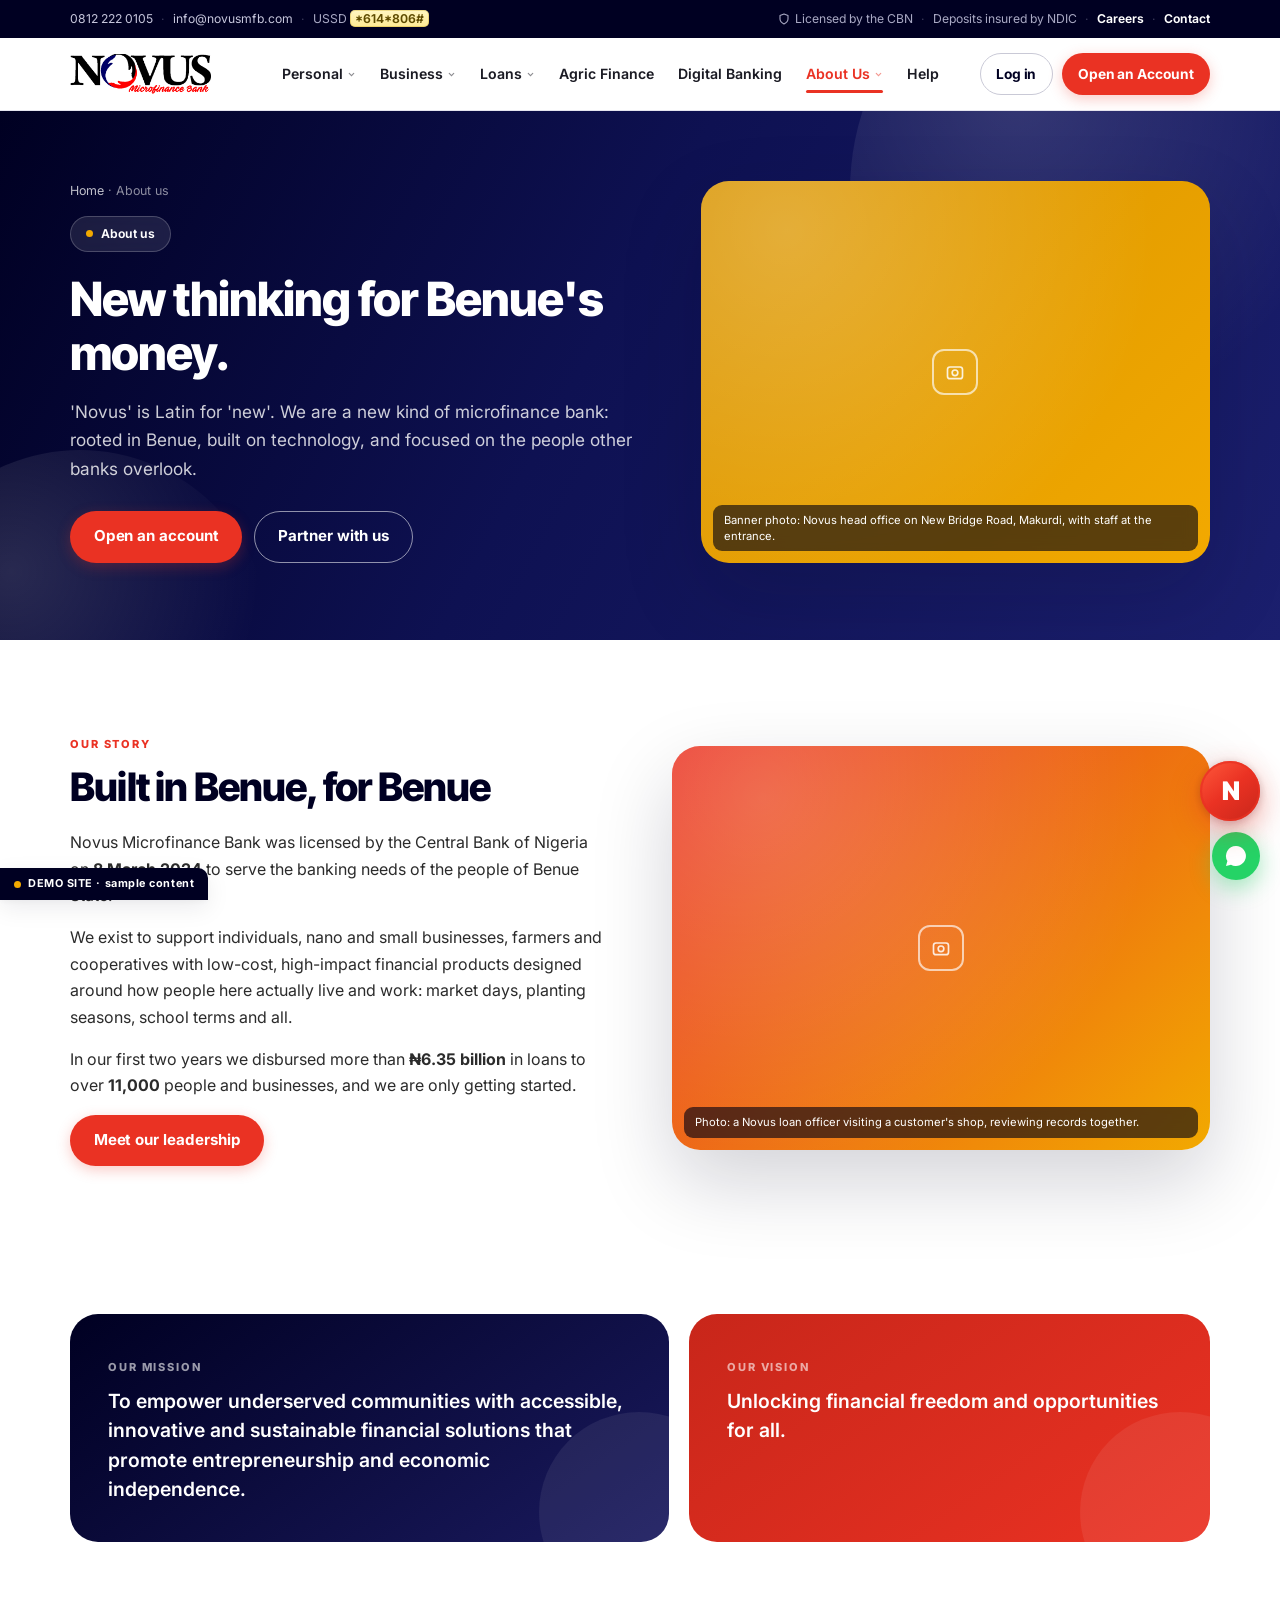
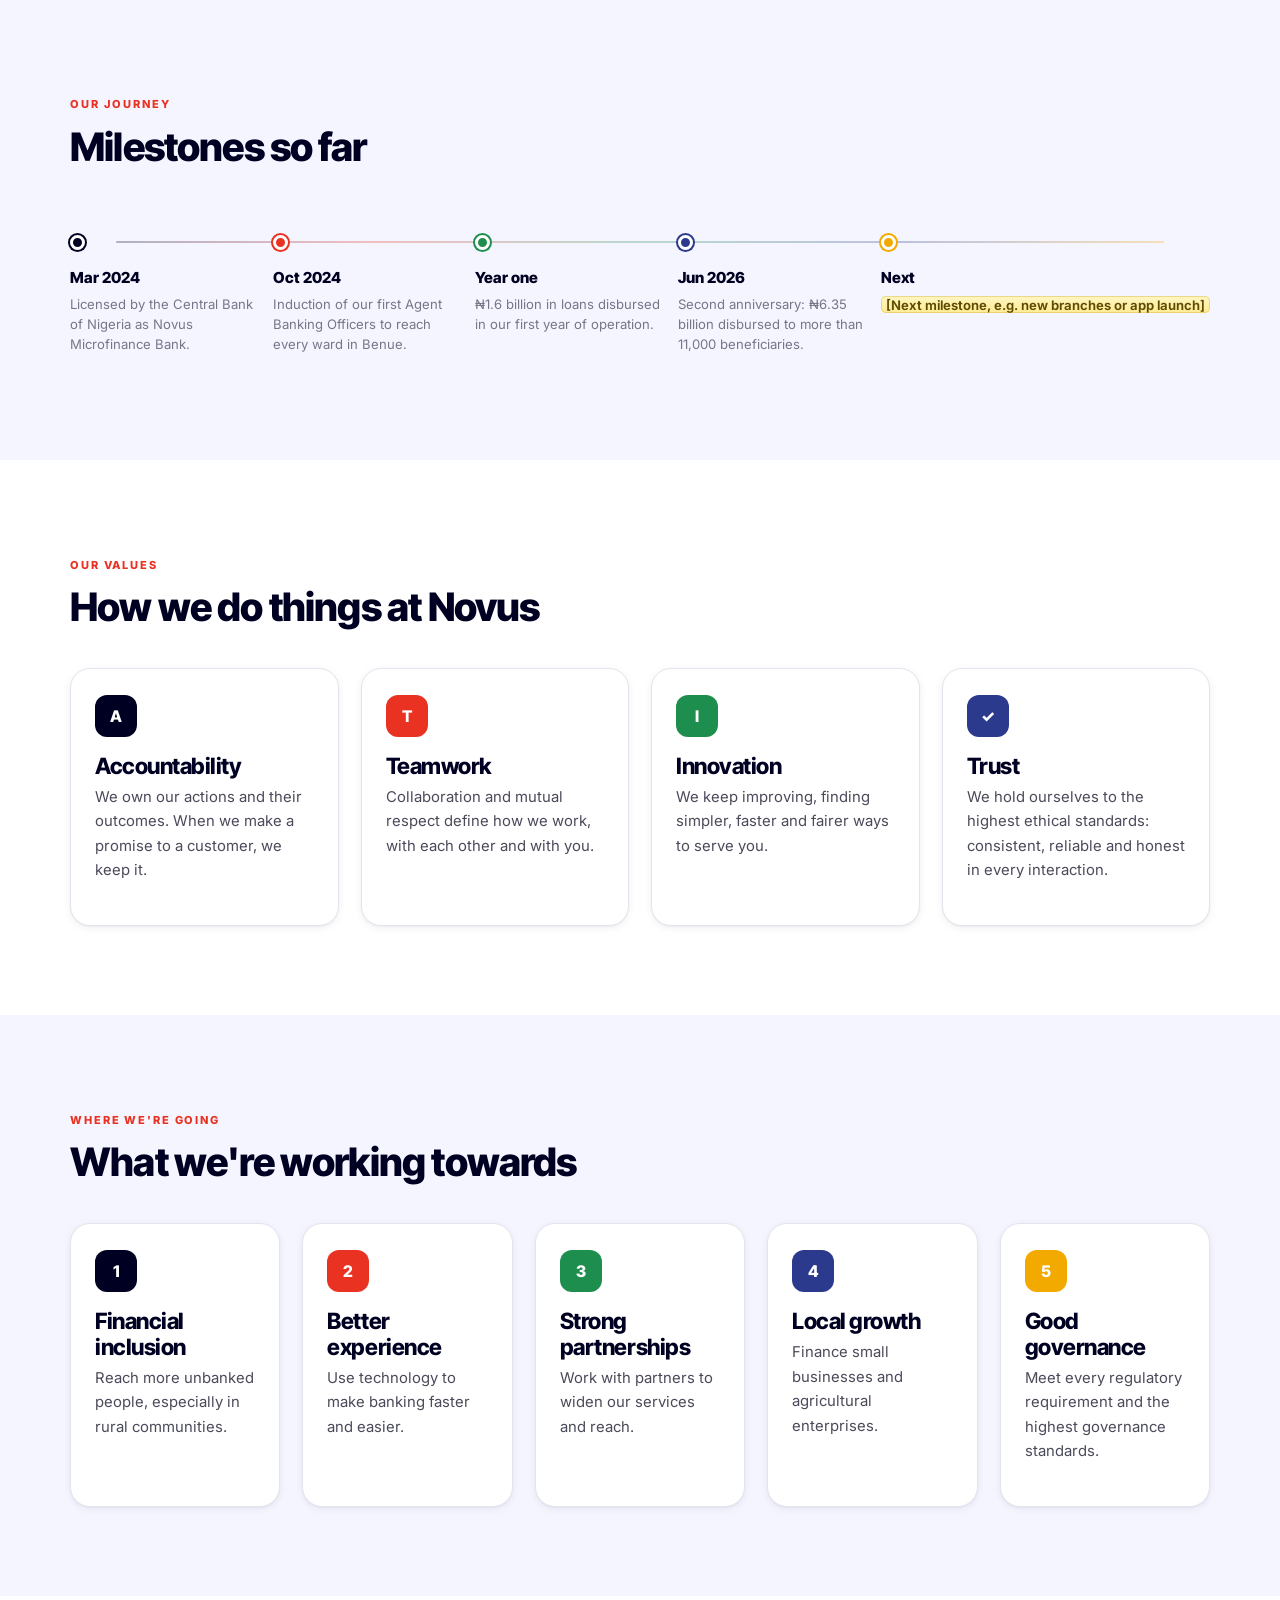
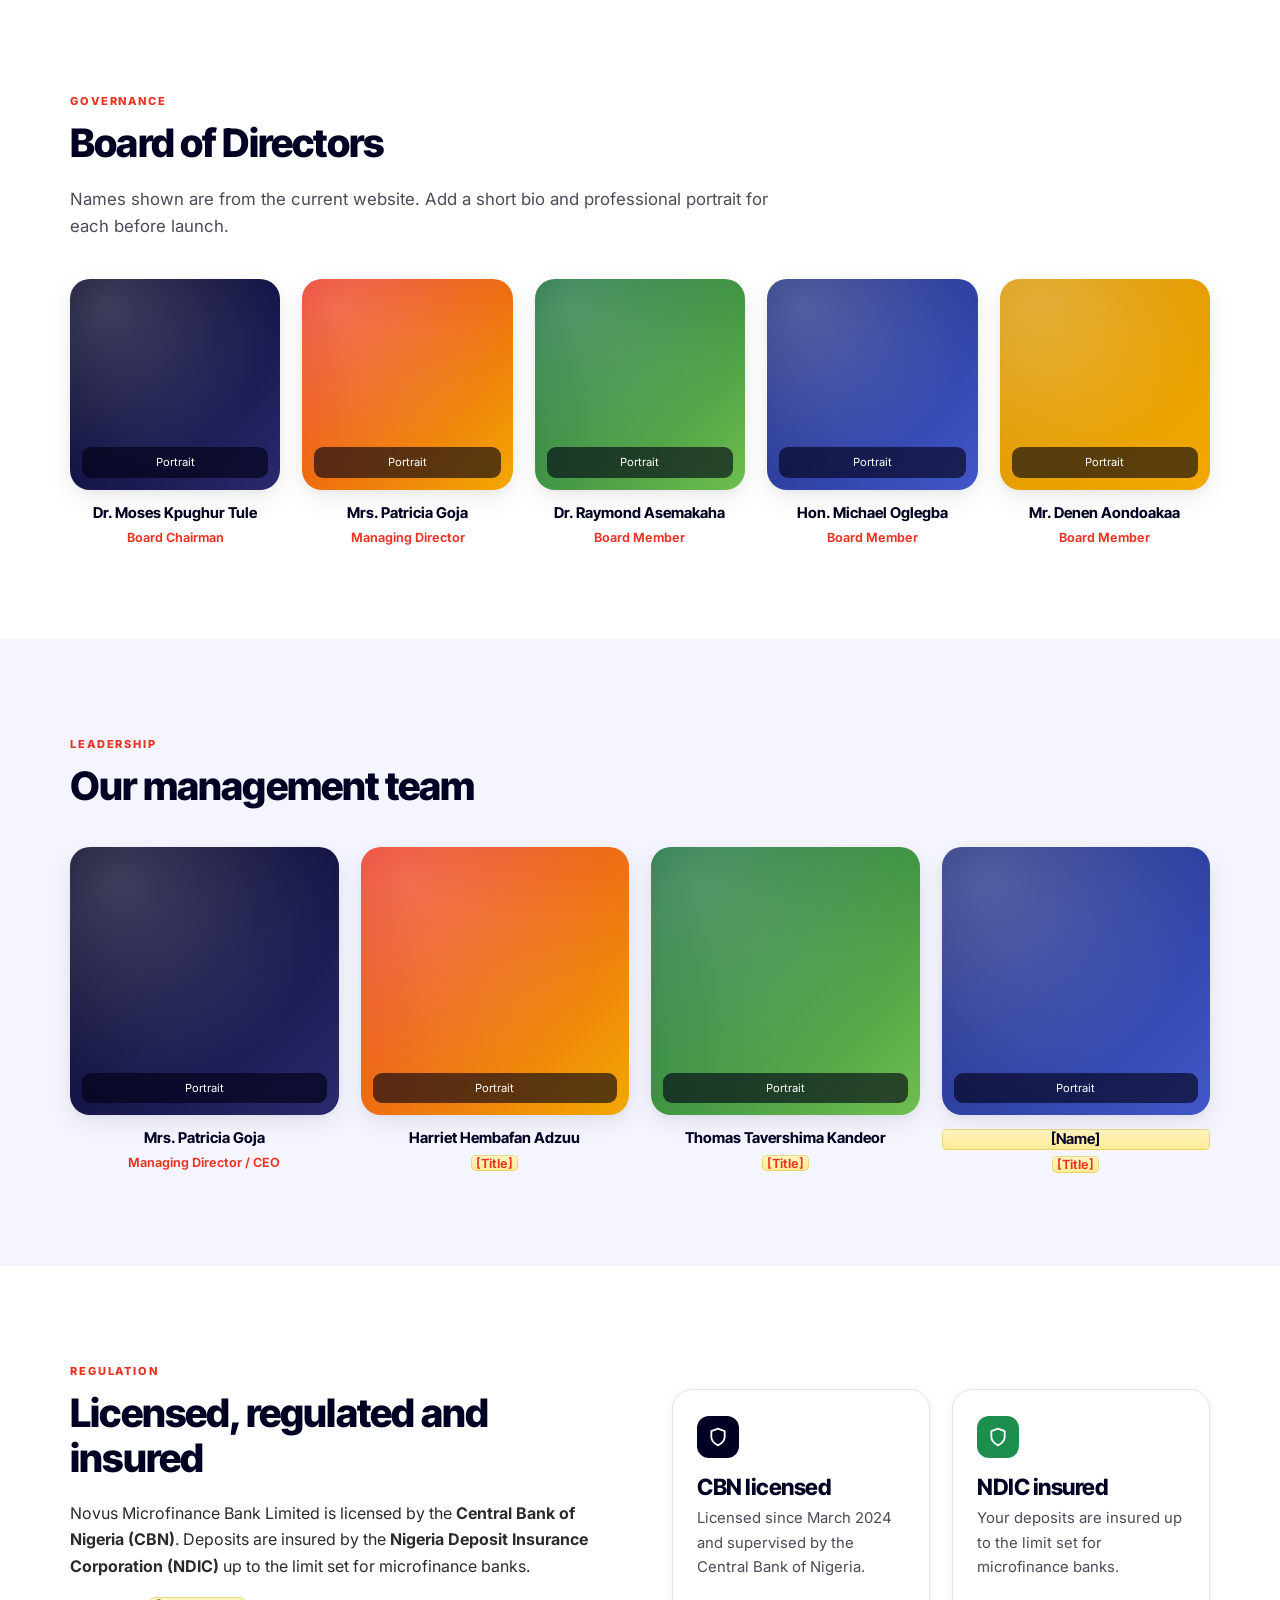
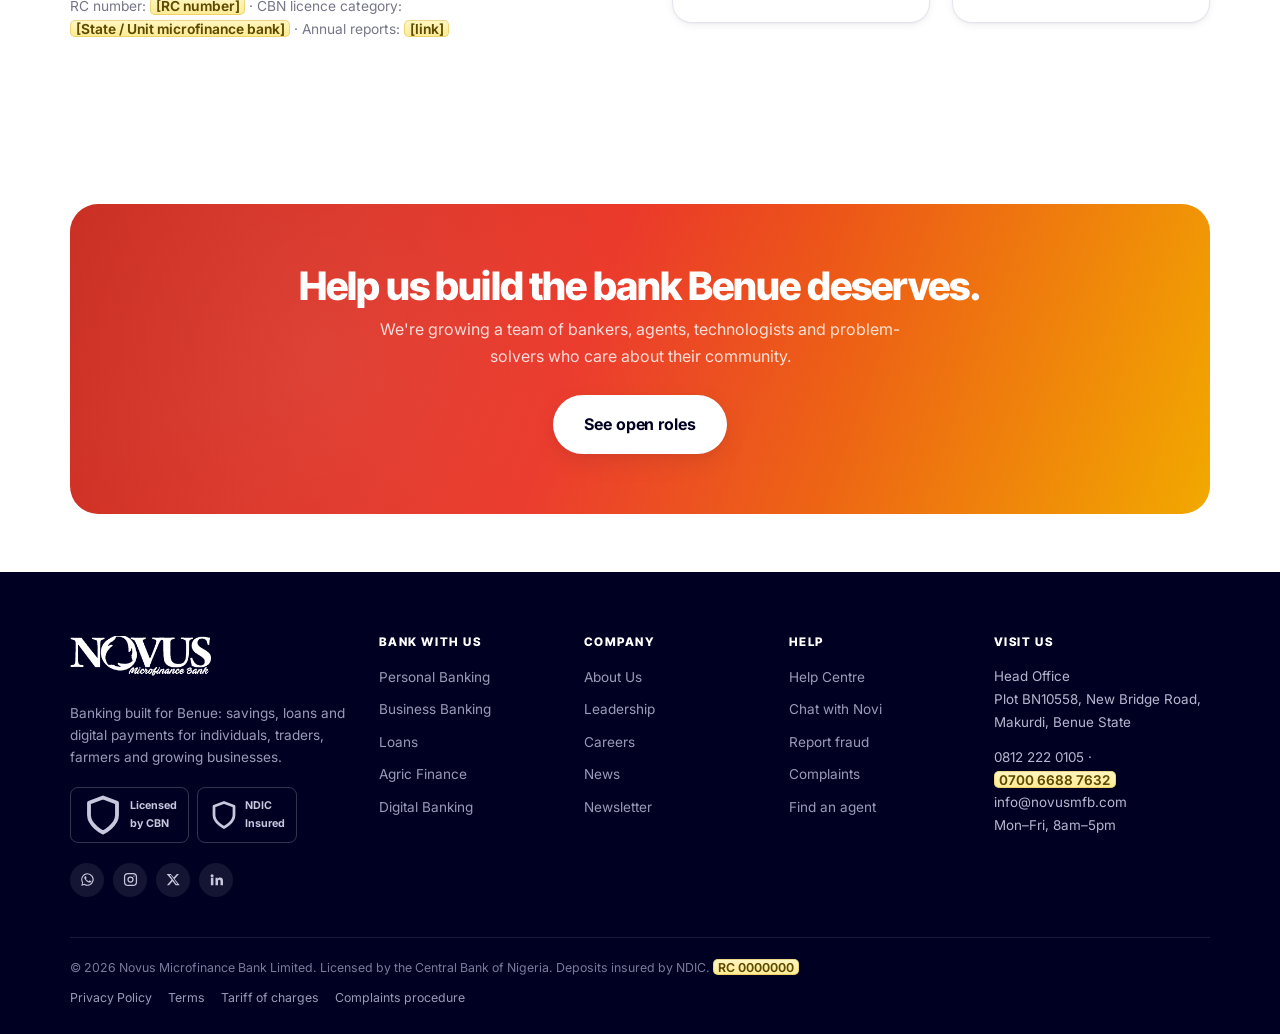
==== commit 5f413b95: "newsletter adition" ====
--- a/about.html
+++ b/about.html
@@ -30,6 +30,7 @@
 <link rel="icon" href="data:image/svg+xml,<svg xmlns='http://www.w3.org/2000/svg' viewBox='0 0 100 100'><rect width='100' height='100' rx='22' fill='%23000022'/><text x='50' y='70' font-family='Arial' font-size='62' font-weight='bold' fill='%23EA3223' text-anchor='middle'>N</text></svg>">
 </head>
 <body data-page="about">
+<script src="assets/js/splash.js"></script>
 
 <div id="site-header-mount"></div>
 
--- a/assets/css/styles.css
+++ b/assets/css/styles.css
@@ -1063,3 +1063,127 @@
   .footer-grid{grid-template-columns:1fr}
   .btn-row .btn{width:100%}
 }
+
+/* ==========================================================================
+   16. Hero photograph (home)
+   ========================================================================== */
+.hero--shot{padding:clamp(64px,8vw,116px) 0 clamp(68px,8.5vw,120px)}
+.hero--shot .hero__photo{position:absolute;inset:0;z-index:0}
+.hero--shot .hero__photo img{
+  width:100%;height:100%;object-fit:cover;object-position:76% 32%;
+  display:block;
+}
+.hero--shot .hero__scrim{
+  position:absolute;inset:0;z-index:1;pointer-events:none;
+  background:
+    linear-gradient(97deg,
+      rgba(0,0,34,.97) 0%, rgba(0,0,34,.93) 26%, rgba(0,0,34,.74) 44%,
+      rgba(0,0,34,.34) 62%, rgba(0,0,34,.14) 78%, rgba(0,0,34,.42) 100%),
+    linear-gradient(180deg, rgba(0,0,34,.42) 0%, rgba(0,0,34,0) 26%, rgba(0,0,34,.5) 100%);
+}
+.hero--shot .hero__blob{opacity:.5}
+.hero--shot .hero__grid{grid-template-columns:minmax(0,.96fr) minmax(0,1.04fr)}
+.hero--shot .hero__copy{max-width:36rem}
+@media(max-width:860px){
+  .hero--shot{padding:clamp(40px,7vw,64px) 0 clamp(44px,7vw,68px)}
+  .hero--shot .hero__grid{grid-template-columns:1fr}
+  .hero--shot .hero__photo img{object-position:70% 22%}
+  .hero--shot .hero__scrim{
+    background:
+      linear-gradient(176deg, rgba(0,0,34,.58) 0%, rgba(0,0,34,.3) 30%, rgba(0,0,34,.9) 62%, rgba(0,0,34,.97) 100%);
+  }
+  .hero--shot .hero__copy{max-width:none;padding-top:clamp(120px,34vw,210px)}
+}
+
+/* ==========================================================================
+   17. Splash — the logo mark, spinning, on first visit
+   ========================================================================== */
+.splash{
+  position:fixed;inset:0;z-index:9999;
+  display:flex;flex-direction:column;align-items:center;justify-content:center;gap:28px;
+  background:radial-gradient(circle at 50% 42%,#13164f 0%,#000022 62%);
+  opacity:1;transition:opacity .55s var(--ease),visibility .55s;
+}
+.splash[hidden]{display:none}
+.splash.is-out{opacity:0;visibility:hidden;pointer-events:none}
+.splash__mark{
+  width:clamp(98px,17vw,146px);height:clamp(98px,17vw,146px);
+  animation:splashSpin 1.15s cubic-bezier(.62,.08,.36,.95) infinite;
+  filter:drop-shadow(0 12px 34px rgba(0,0,0,.5));
+}
+.splash__mark img{width:100%;height:100%;display:block}
+.splash__word{
+  font-family:var(--font-display,'Inter Tight',sans-serif);
+  font-weight:800;letter-spacing:.3em;text-indent:.3em;
+  font-size:.82rem;color:rgba(255,255,255,.62);
+  text-transform:uppercase;
+  animation:splashFade 1.9s ease-in-out infinite;
+}
+.splash__bar{
+  width:min(190px,42vw);height:3px;border-radius:3px;
+  background:rgba(255,255,255,.14);overflow:hidden;
+}
+.splash__bar i{
+  display:block;height:100%;width:40%;border-radius:3px;
+  background:linear-gradient(90deg,var(--red,#EA3223),#F2A900);
+  animation:splashBar 1.25s var(--ease) infinite;
+}
+@keyframes splashSpin{to{transform:rotate(360deg)}}
+@keyframes splashFade{0%,100%{opacity:.4}50%{opacity:.95}}
+@keyframes splashBar{
+  0%{transform:translateX(-110%)}
+  60%{transform:translateX(165%)}
+  100%{transform:translateX(165%)}
+}
+@media(prefers-reduced-motion:reduce){
+  .splash__mark{animation:none}
+  .splash__word{animation:none;opacity:.8}
+  .splash__bar i{animation:none;width:100%}
+  .splash{transition:opacity .2s linear}
+}
+
+/* ==========================================================================
+   18. Newsletter archive
+   ========================================================================== */
+.issue{
+  display:grid;grid-template-columns:104px 1fr auto;gap:22px;align-items:center;
+  background:#fff;border:1px solid var(--grey-200);border-radius:var(--r-lg);
+  padding:18px 22px;box-shadow:var(--sh-sm);
+  transition:transform .32s var(--ease),box-shadow .32s var(--ease),border-color .3s;
+}
+.issue + .issue{margin-top:14px}
+.issue:hover{transform:translateY(-3px);box-shadow:var(--sh-md,0 10px 30px rgba(0,0,34,.1));border-color:var(--grey-300,#d6d9e4)}
+.issue__num{
+  display:flex;flex-direction:column;align-items:center;justify-content:center;
+  background:linear-gradient(140deg,#000022,#242a7e);color:#fff;
+  border-radius:var(--r-md,12px);padding:12px 8px;line-height:1.1;
+}
+.issue__num b{font-family:var(--font-display,'Inter Tight',sans-serif);font-size:1.5rem;font-weight:800}
+.issue__num span{font-size:.62rem;letter-spacing:.14em;text-transform:uppercase;opacity:.72;margin-top:3px}
+.issue__body h3{font-size:1.06rem;margin:0 0 5px}
+.issue__body p{font-size:.88rem;color:var(--grey-600,#5b6176);margin:0}
+.issue__meta{display:flex;align-items:center;gap:9px;margin-bottom:7px;flex-wrap:wrap}
+@media(max-width:720px){
+  .issue{grid-template-columns:64px 1fr;gap:16px;padding:16px}
+  .issue__num{padding:9px 6px}
+  .issue__num b{font-size:1.15rem}
+  .issue .btn{grid-column:1/-1;width:100%}
+}
+.issue-hero{
+  display:grid;grid-template-columns:1.15fr .85fr;gap:clamp(24px,4vw,46px);align-items:center;
+  background:linear-gradient(126deg,#000022 0%,#14185c 60%,#23287d 100%);
+  border-radius:var(--r-xl);padding:clamp(26px,4vw,44px);color:#fff;
+  position:relative;overflow:hidden;
+}
+.issue-hero::after{
+  content:'';position:absolute;width:420px;height:420px;border-radius:50%;
+  top:-180px;right:-130px;pointer-events:none;
+  background:radial-gradient(circle at 34% 34%,rgba(234,50,35,.4),transparent 66%);
+}
+.issue-hero h2{color:#fff;margin-bottom:12px}
+.issue-hero p{color:rgba(255,255,255,.8)}
+.issue-hero__inner{position:relative;z-index:2}
+.issue-hero ul{list-style:none;padding:0;margin:18px 0 0;display:grid;gap:10px}
+.issue-hero li{display:flex;gap:10px;align-items:flex-start;font-size:.92rem;color:rgba(255,255,255,.86)}
+.issue-hero li svg{width:15px;height:15px;color:var(--gold,#F2A900);flex:none;margin-top:4px}
+@media(max-width:860px){.issue-hero{grid-template-columns:1fr}}
